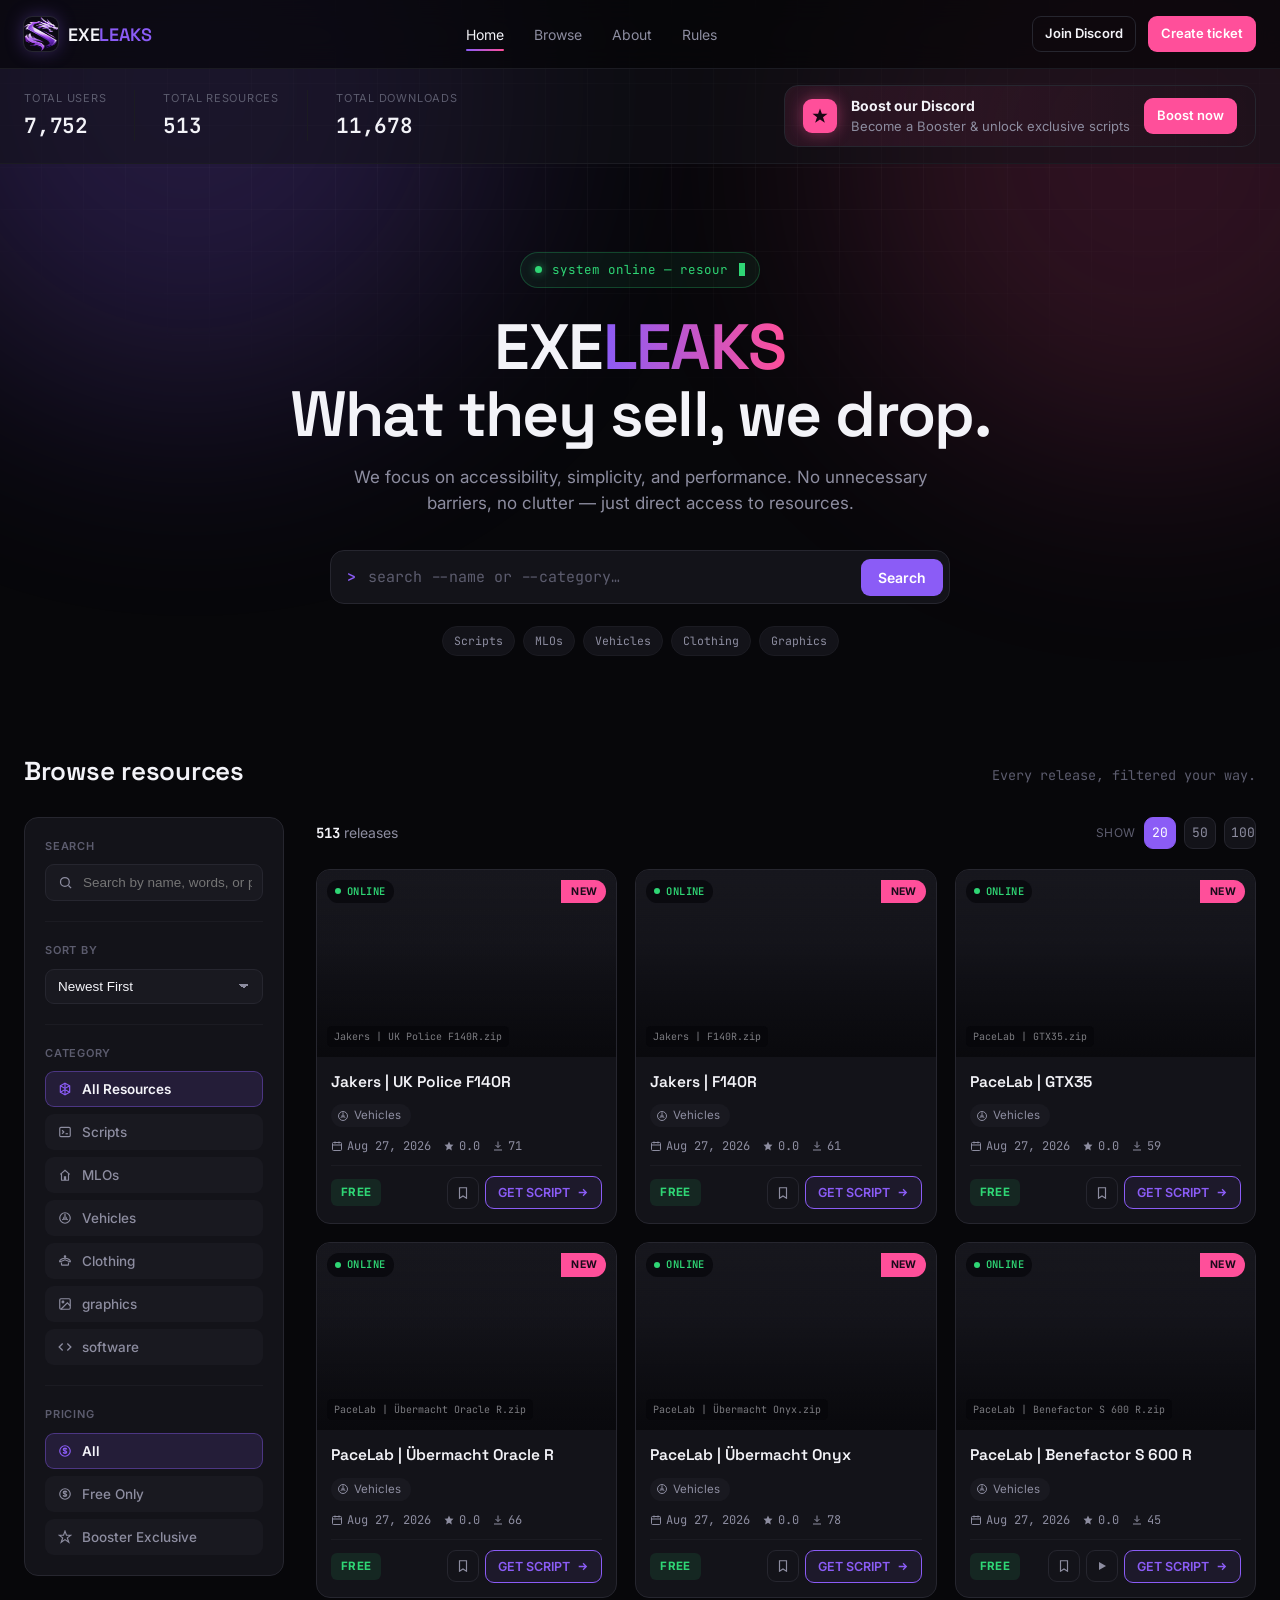
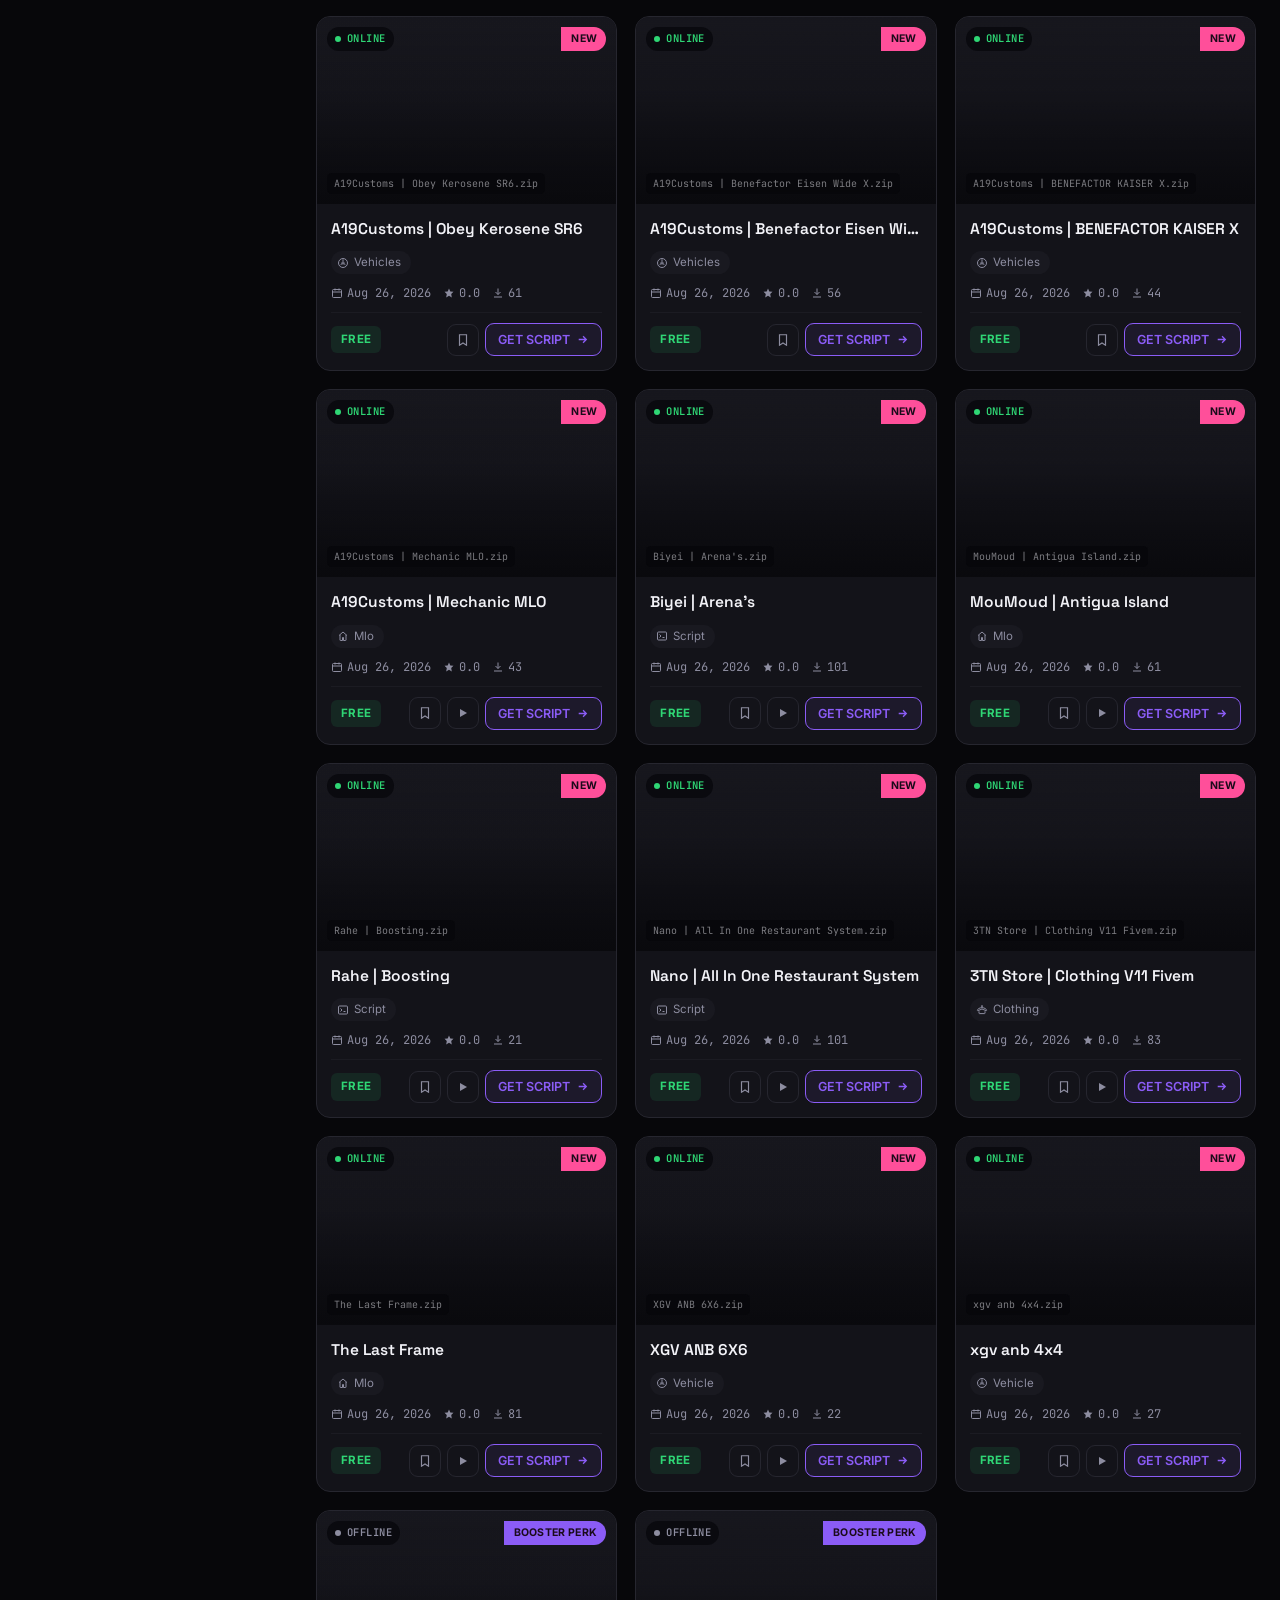
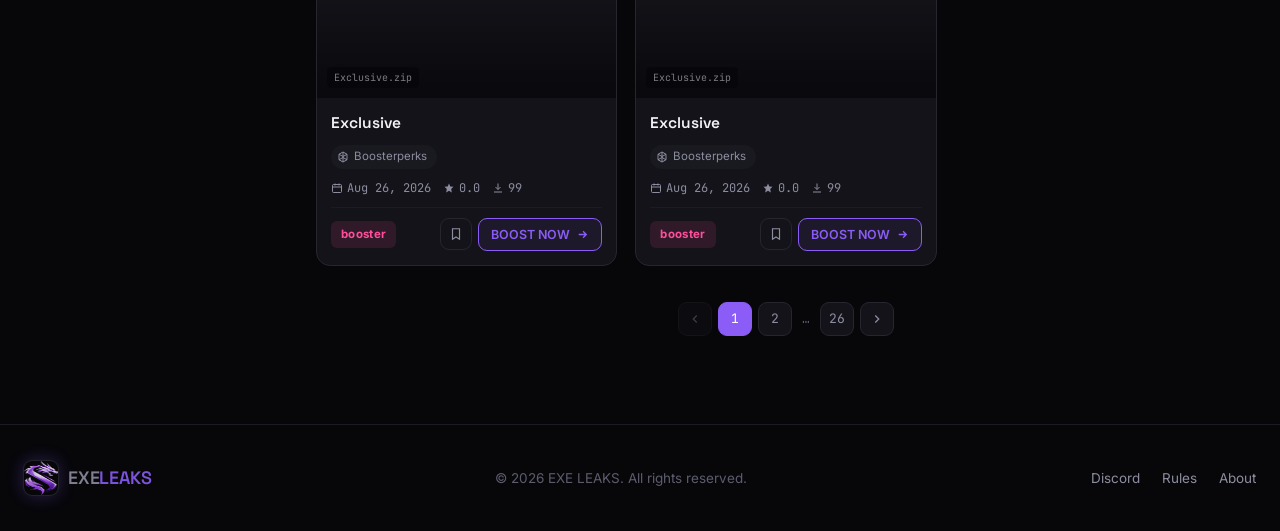
==== index.html @ f0bc2362 "Rename index (1) (2).html to index.html" ====
<!DOCTYPE html>
<html lang="en">
<head>
<meta charset="UTF-8">
<meta name="viewport" content="width=device-width, initial-scale=1.0">
<title>EXELEAKS — Free FiveM Resources</title>
<meta name="description" content="Browse and download free FiveM scripts, MLOs, clothes, mods and vehicles.">
<link rel="icon" href="assets/logo.png" type="image/png">
<link rel="preconnect" href="https://fonts.googleapis.com">
<link href="https://fonts.googleapis.com/css2?family=Space+Grotesk:wght@500;600;700&family=Inter:wght@400;500;600&family=JetBrains+Mono:wght@400;500;600&display=swap" rel="stylesheet">
<link rel="stylesheet" href="assets/style.css">
</head>
<body>

<!-- ===================== BACKDROP ===================== -->
<div class="backdrop" aria-hidden="true">
  <div class="backdrop-grid"></div>
  <div class="backdrop-glow backdrop-glow--violet"></div>
  <div class="backdrop-glow backdrop-glow--pink"></div>
</div>

<!-- ===================== TOP NAV ===================== -->
<header class="topnav">
  <div class="wrap">
    <a href="#" class="brand">
      <img src="assets/logo.png" alt="">
      <span class="brand-name">EXE<span>LEAKS</span></span>
    </a>
    <nav class="nav-links">
      <a href="#" class="active">Home</a>
      <a href="#browse">Browse</a>
      <a href="#" id="about-link">About</a>
      <a href="#" id="rules-link">Rules</a>
    </nav>
    <div class="nav-cta">
      <a href="https://discord.gg/2DFjaC7YBQ" class="btn btn-ghost btn-sm">Join Discord</a>
      <a href="https://discord.gg/YaTjhpgWXW" class="btn btn-pink btn-sm">Create ticket</a>
    </div>
  </div>
</header>

<!-- ===================== STATS STRIP ===================== -->
<section class="stats-strip">
  <div class="wrap">
    <div class="stats-group">
      <div class="stat">
        <span class="stat-label">Total users</span>
        <span class="stat-value" id="stat-users">—</span>
      </div>
      <div class="stat">
        <span class="stat-label">Total resources</span>
        <span class="stat-value" id="stat-resources">—</span>
      </div>
      <div class="stat">
        <span class="stat-label">Total downloads</span>
        <span class="stat-value" id="stat-downloads">—</span>
      </div>
    </div>
    <div class="premium-banner">
      <div class="icon-box">
        <svg width="18" height="18" viewBox="0 0 24 24" fill="none"><path d="M12 2L14.5 9H22L16 13.5L18.5 21L12 16.5L5.5 21L8 13.5L2 9H9.5L12 2Z" fill="#1a0714"/></svg>
      </div>
      <div class="premium-copy">
        <strong>Boost our Discord</strong>
        <span>Become a Booster & unlock exclusive scripts</span>
      </div>
      <a href="https://discord.gg/DUUzFHn2x5" class="btn btn-pink btn-sm">Boost now</a>
    </div>
  </div>
</section>

<!-- ===================== HERO ===================== -->
<section class="hero">
  <div class="wrap">
    <div class="terminal-chip" id="boot-terminal">
      <span class="terminal-dot"></span>
      <span class="terminal-line" id="boot-line"></span><span class="terminal-cursor"></span>
    </div>

    <h1>EXE<span class="accent">LEAKS</span><br>What they sell, we drop.</h1>
    <p class="lead">We focus on accessibility, simplicity, and performance. No unnecessary barriers, no clutter — just direct access to resources.</p>

    <div class="hero-search">
      <span class="hero-search-prompt">&gt;</span>
      <input type="text" id="hero-search-input" placeholder="search --name or --category…">
      <button class="btn btn-violet" id="hero-search-btn">Search</button>
    </div>

    <div class="hero-tags">
      <span class="hero-tag">Scripts</span>
      <span class="hero-tag">MLOs</span>
      <span class="hero-tag">Vehicles</span>
      <span class="hero-tag">Clothing</span>
      <span class="hero-tag">Graphics</span>
    </div>
  </div>
</section>

<!-- ===================== BROWSE ===================== -->
<main class="browse" id="browse">
  <div class="wrap">
    <div class="section-head">
      <h2 class="section-heading">Browse resources</h2>
      <p class="section-sub">Every release, filtered your way.</p>
    </div>
    <div class="browse-layout">

      <!-- Sidebar filters -->
      <aside class="sidebar">
        <div class="filter-block">
          <div class="filter-label">Search</div>
          <div class="search-box">
            <svg width="15" height="15" viewBox="0 0 24 24" fill="none" stroke="currentColor" stroke-width="2"><circle cx="11" cy="11" r="7"/><path d="M21 21l-4.3-4.3"/></svg>
            <input type="text" id="sidebar-search" placeholder="Search by name, words, or path">
          </div>
        </div>

        <div class="filter-block">
          <div class="filter-label">Sort by</div>
          <select class="select" id="sort-select">
            <option value="newest">Newest First</option>
            <option value="downloads">Most Downloaded</option>
            <option value="rating">Top Rated</option>
            <option value="name">Name A–Z</option>
          </select>
        </div>

        <div class="filter-block">
          <div class="filter-label">Category</div>
          <div id="category-filters"></div>
        </div>

        <div class="filter-block">
          <div class="filter-label">Pricing</div>
          <div id="pricing-filters"></div>
        </div>
      </aside>

      <!-- Results -->
      <div class="results">
        <div class="results-bar">
          <div class="results-count"><strong id="results-total">0</strong> releases</div>
          <div class="show-group">
            SHOW
            <button class="show-btn" data-show="20">20</button>
            <button class="show-btn" data-show="50">50</button>
            <button class="show-btn" data-show="100">100</button>
          </div>
        </div>

        <div class="grid" id="resource-grid"></div>

        <div class="pagination" id="pagination"></div>
      </div>

    </div>
  </div>
</main>

<!-- ===================== FOOTER ===================== -->
<footer class="site-footer" id="about">
  <div class="wrap footer-row">
    <a href="#" class="brand footer-brand">
      <img src="assets/logo.png" alt="">
      <span class="brand-name">EXE<span>LEAKS</span></span>
    </a>
    <span class="footer-copy">© 2026 EXE LEAKS. All rights reserved.</span>
    <div class="footer-links">
      <a href="https://discord.gg/2DFjaC7YBQ" target="_blank" rel="noopener">Discord</a>
      <a href="#" class="js-rules-link">Rules</a>
      <a href="#" class="js-about-link">About</a>
    </div>
  </div>
</footer>

<!-- ===================== MODAL ===================== -->
<div class="modal-overlay" id="modal-overlay" hidden>
  <div class="modal" id="modal" role="dialog" aria-modal="true"></div>
</div>

<!-- ===================== PROMO POPUP AD ===================== -->
<div class="promo-overlay" id="promo-overlay" hidden>
  <div class="promo-modal" id="promo-modal" role="dialog" aria-modal="true">
    <button class="promo-close" id="promo-close" aria-label="Close">&times;</button>
    <a href="#" class="promo-banner" id="promo-banner-link" target="_blank" rel="noopener">
      <div id="promo-media-wrap"></div>
    </a>
    <div class="promo-footer">
      <label class="promo-checkbox">
        <input type="checkbox" id="promo-dont-show">
        <span>Don't show this again</span>
      </label>
      <a href="#" class="btn btn-violet btn-sm" id="promo-cta" target="_blank" rel="noopener">Go to the website</a>
    </div>
  </div>
</div>

<!-- ===================== TOAST NOTIFICATION ===================== -->
<div class="toast" id="toast" hidden>
  <span class="toast-icon" id="toast-icon"></span>
  <div class="toast-copy">
    <strong id="toast-title"></strong>
    <span id="toast-sub"></span>
  </div>
</div>
<script src="assets/data.js"></script>
<script src="assets/script.js"></script>
<script type='module' src='https://static.cloudflareinsights.com/beacon.min.js' data-cf-beacon='{"token": "4ad1bed8ee82440b8f49b0e471be3949"}'></script><!-- End Cloudflare Web Analytics -->
</body>
</html>
---- assets/style.css ----
/* ============================================================
   TOKENS
   ============================================================ */
:root {
  --bg: #07070a;
  --bg-raised: #0d0d12;
  --surface: #131319;
  --surface-2: #191920;
  --surface-hover: #1f1f28;
  --border: #26262f;
  --border-soft: #1b1b22;
  --text: #f3f3f8;
  --muted: #8d8da0;
  --muted-2: #5c5c6e;

  --violet: #8b5cf6;
  --violet-dim: #6d28d9;
  --violet-soft: rgba(139, 92, 246, 0.14);
  --lime: #2fd675;
  --amber: #ffb84d;
  --pink: #ff4f9a;
  --pink-dim: #e6337f;
  --pink-soft: rgba(255, 79, 154, 0.14);

  --font-display: "Space Grotesk", sans-serif;
  --font-body: "Inter", sans-serif;
  --font-mono: "JetBrains Mono", monospace;

  --radius: 14px;
  --radius-sm: 9px;
  --container: 1280px;
}

@media (prefers-reduced-motion: reduce) {
  * { animation-duration: 0.001ms !important; animation-iteration-count: 1 !important; transition-duration: 0.001ms !important; }
}

* { box-sizing: border-box; }
html { scroll-behavior: smooth; }
body {
  margin: 0;
  background: var(--bg);
  color: var(--text);
  font-family: var(--font-body);
  font-size: 15px;
  line-height: 1.5;
  -webkit-font-smoothing: antialiased;
  position: relative;
}
a { color: inherit; text-decoration: none; }
button { font-family: inherit; cursor: pointer; }
ul { margin: 0; padding: 0; list-style: none; }
img { max-width: 100%; display: block; }

:focus-visible {
  outline: 2px solid var(--violet);
  outline-offset: 2px;
}

.wrap {
  max-width: var(--container);
  margin: 0 auto;
  padding: 0 24px;
}

/* ============================================================
   BACKDROP — fixed grid + ambient glows behind everything
   ============================================================ */
.backdrop {
  position: fixed;
  inset: 0;
  z-index: 0;
  overflow: hidden;
  pointer-events: none;
}
.backdrop-grid {
  position: absolute;
  inset: -1px;
  background-image:
    linear-gradient(rgba(255, 255, 255, 0.028) 1px, transparent 1px),
    linear-gradient(90deg, rgba(255, 255, 255, 0.028) 1px, transparent 1px);
  background-size: 42px 42px;
  mask-image: radial-gradient(ellipse 80% 55% at 50% 0%, #000 40%, transparent 85%);
}
.backdrop-glow {
  position: absolute;
  width: 620px;
  height: 620px;
  border-radius: 50%;
  filter: blur(120px);
  opacity: 0.22;
}
.backdrop-glow--violet { top: -220px; left: -120px; background: var(--violet); }
.backdrop-glow--pink { top: -160px; right: -180px; background: var(--pink); opacity: 0.16; }

/* everything else sits above the backdrop */
.topnav, .stats-strip, .hero, .browse, .site-footer,
.modal-overlay, .promo-overlay, .toast { position: relative; z-index: 1; }

/* ============================================================
   TOP NAV
   ============================================================ */
.topnav {
  position: sticky;
  top: 0;
  z-index: 40;
  background: rgba(7, 7, 10, 0.78);
  backdrop-filter: blur(14px);
  border-bottom: 1px solid var(--border-soft);
}
.topnav .wrap {
  height: 68px;
  display: flex;
  align-items: center;
  justify-content: space-between;
  gap: 24px;
}
.brand {
  display: flex;
  align-items: center;
  gap: 10px;
}
.brand img {
  width: 34px;
  height: 34px;
  border-radius: 8px;
  box-shadow: 0 0 0 1px var(--border), 0 0 18px rgba(139, 92, 246, 0.35);
}
.brand-name {
  font-family: var(--font-display);
  font-weight: 600;
  font-size: 18px;
  letter-spacing: -0.01em;
}
.brand-name span { color: var(--violet); }

.nav-links {
  display: flex;
  align-items: center;
  gap: 30px;
  font-size: 14px;
  color: var(--muted);
}
.nav-links a {
  position: relative;
  padding: 4px 0;
  transition: color 0.15s ease;
}
.nav-links a::after {
  content: "";
  position: absolute;
  left: 0;
  right: 100%;
  bottom: -2px;
  height: 2px;
  background: linear-gradient(90deg, var(--violet), var(--pink));
  border-radius: 2px;
  transition: right 0.2s ease;
}
.nav-links a:hover, .nav-links a.active { color: var(--text); }
.nav-links a:hover::after, .nav-links a.active::after { right: 0; }

.nav-cta {
  display: flex;
  align-items: center;
  gap: 12px;
}

.btn {
  display: inline-flex;
  align-items: center;
  gap: 8px;
  padding: 9px 16px;
  border-radius: var(--radius-sm);
  border: 1px solid transparent;
  font-size: 14px;
  font-weight: 600;
  white-space: nowrap;
  transition: transform 0.12s ease, background 0.15s ease, border-color 0.15s ease, box-shadow 0.15s ease;
}
.btn:active { transform: scale(0.97); }
.btn-violet { background: var(--violet); color: #fff; box-shadow: 0 0 0 rgba(139, 92, 246, 0); }
.btn-violet:hover { background: #7c4dec; box-shadow: 0 4px 22px rgba(139, 92, 246, 0.4); }
.btn-orange { background: var(--amber); color: #1a0f00; }
.btn-orange:hover { background: #ffc775; }
.btn-pink { background: var(--pink); color: #fff; }
.btn-pink:hover { background: #ff6bab; box-shadow: 0 4px 22px rgba(255, 79, 154, 0.35); }
.btn-ghost { background: transparent; border-color: var(--border); color: var(--text); }
.btn-ghost:hover { background: var(--surface-2); border-color: #3a3a4a; }
.btn-sm { padding: 7px 12px; font-size: 13px; }
.btn-block { width: 100%; justify-content: center; }

/* ============================================================
   STATS STRIP
   ============================================================ */
.stats-strip {
  border-bottom: 1px solid var(--border-soft);
  background: rgba(19, 19, 25, 0.5);
}
.stats-strip .wrap {
  padding: 16px 24px;
  display: flex;
  align-items: center;
  justify-content: space-between;
  gap: 24px;
  flex-wrap: wrap;
}
.stats-group { display: flex; align-items: center; gap: 0; flex-wrap: wrap; }
.stat {
  display: flex;
  flex-direction: column;
  gap: 3px;
  padding: 0 28px;
  border-left: 1px solid var(--border-soft);
}
.stat:first-child { border-left: none; padding-left: 0; }
.stat-label {
  display: flex;
  align-items: center;
  gap: 6px;
  font-size: 11px;
  color: var(--muted-2);
  text-transform: uppercase;
  letter-spacing: 0.07em;
}
.stat-value {
  font-family: var(--font-mono);
  font-size: 21px;
  font-weight: 600;
  letter-spacing: -0.01em;
}
.premium-banner {
  display: flex;
  align-items: center;
  gap: 14px;
  padding: 9px 18px;
  border-radius: var(--radius);
  border: 1px solid var(--border);
  background: linear-gradient(90deg, rgba(255, 79, 154, 0.1), transparent);
}
.premium-banner .icon-box {
  width: 34px;
  height: 34px;
  border-radius: 9px;
  background: var(--pink);
  display: flex;
  align-items: center;
  justify-content: center;
  flex-shrink: 0;
  box-shadow: 0 0 16px rgba(255, 79, 154, 0.45);
}
.premium-copy { font-size: 13px; }
.premium-copy strong { display: block; font-size: 14px; margin-bottom: 1px; }
.premium-copy span { color: var(--muted); }

/* ============================================================
   HERO
   ============================================================ */
.hero {
  padding: 88px 0 56px;
  overflow: hidden;
}
.hero .wrap { text-align: center; }

.terminal-chip {
  display: inline-flex;
  align-items: center;
  gap: 10px;
  font-family: var(--font-mono);
  font-size: 12.5px;
  color: var(--lime);
  background: rgba(47, 214, 117, 0.07);
  border: 1px solid rgba(47, 214, 117, 0.25);
  padding: 8px 14px;
  border-radius: 999px;
  margin-bottom: 26px;
  max-width: 100%;
}
.terminal-dot {
  width: 7px;
  height: 7px;
  border-radius: 50%;
  background: var(--lime);
  flex-shrink: 0;
  box-shadow: 0 0 8px rgba(47, 214, 117, 0.8);
  animation: dot-pulse 1.8s ease-in-out infinite;
}
@keyframes dot-pulse {
  0%, 100% { opacity: 1; }
  50% { opacity: 0.35; }
}
.terminal-line {
  white-space: nowrap;
  overflow: hidden;
}
.terminal-cursor {
  display: inline-block;
  width: 6px;
  height: 13px;
  background: var(--lime);
  margin-left: 1px;
  vertical-align: -2px;
  animation: cursor-blink 0.9s step-end infinite;
}
@keyframes cursor-blink { 50% { opacity: 0; } }

.hero h1 {
  font-family: var(--font-display);
  font-size: clamp(38px, 6vw, 64px);
  line-height: 1.04;
  letter-spacing: -0.025em;
  margin: 0 0 18px;
  font-weight: 600;
}
.hero h1 .accent {
  background: linear-gradient(90deg, var(--violet), var(--pink));
  -webkit-background-clip: text;
  background-clip: text;
  color: transparent;
}
.hero p.lead {
  color: var(--muted);
  font-size: 17px;
  max-width: 580px;
  margin: 0 auto 34px;
}
.hero-search {
  max-width: 620px;
  margin: 0 auto;
  display: flex;
  align-items: center;
  gap: 6px;
  background: var(--surface);
  border: 1px solid var(--border);
  padding: 6px 6px 6px 16px;
  border-radius: 14px;
  transition: border-color 0.15s ease, box-shadow 0.15s ease;
}
.hero-search:focus-within {
  border-color: var(--violet);
  box-shadow: 0 0 0 3px var(--violet-soft);
}
.hero-search-prompt {
  font-family: var(--font-mono);
  color: var(--violet);
  font-weight: 600;
  flex-shrink: 0;
}
.hero-search input {
  flex: 1;
  background: transparent;
  border: none;
  color: var(--text);
  font-size: 15px;
  padding: 10px 6px;
  font-family: var(--font-mono);
}
.hero-search input:focus { outline: none; }
.hero-search input::placeholder { color: var(--muted-2); }

.hero-tags {
  display: flex;
  align-items: center;
  justify-content: center;
  gap: 8px;
  flex-wrap: wrap;
  margin-top: 22px;
}
.hero-tag {
  font-family: var(--font-mono);
  font-size: 11.5px;
  color: var(--muted);
  background: var(--surface);
  border: 1px solid var(--border-soft);
  padding: 5px 11px;
  border-radius: 999px;
}

/* ============================================================
   BROWSE LAYOUT
   ============================================================ */
.browse {
  padding: 40px 0 88px;
}
.browse-layout {
  display: grid;
  grid-template-columns: 260px 1fr;
  gap: 32px;
  align-items: start;
}
.section-head {
  display: flex;
  align-items: baseline;
  justify-content: space-between;
  gap: 16px;
  margin-bottom: 26px;
  flex-wrap: wrap;
}
.section-heading {
  font-family: var(--font-display);
  font-size: 26px;
  font-weight: 600;
  margin: 0;
  letter-spacing: -0.01em;
}
.section-sub {
  color: var(--muted-2);
  font-size: 13.5px;
  margin: 0;
  font-family: var(--font-mono);
}

/* Sidebar */
.sidebar {
  background: var(--surface);
  border: 1px solid var(--border);
  border-radius: var(--radius);
  padding: 20px;
  position: sticky;
  top: 88px;
}
.filter-block + .filter-block {
  margin-top: 20px;
  padding-top: 20px;
  border-top: 1px solid var(--border-soft);
}
.filter-label {
  font-size: 11px;
  font-weight: 600;
  color: var(--muted-2);
  text-transform: uppercase;
  letter-spacing: 0.07em;
  margin-bottom: 10px;
}
.search-box {
  display: flex;
  align-items: center;
  gap: 8px;
  background: var(--surface-2);
  border: 1px solid var(--border);
  border-radius: var(--radius-sm);
  padding: 9px 12px;
  transition: border-color 0.15s ease;
}
.search-box:focus-within { border-color: var(--violet); }
.search-box input {
  flex: 1;
  background: transparent;
  border: none;
  color: var(--text);
  font-size: 13.5px;
}
.search-box input:focus { outline: none; }
.search-box svg { color: var(--muted); flex-shrink: 0; }

.select {
  width: 100%;
  background: var(--surface-2);
  border: 1px solid var(--border);
  color: var(--text);
  padding: 9px 12px;
  border-radius: var(--radius-sm);
  font-size: 13.5px;
  appearance: none;
  background-image: linear-gradient(45deg, transparent 50%, var(--muted) 50%), linear-gradient(135deg, var(--muted) 50%, transparent 50%);
  background-position: calc(100% - 18px) center, calc(100% - 13px) center;
  background-size: 5px 5px, 5px 5px;
  background-repeat: no-repeat;
  cursor: pointer;
}

.filter-option {
  display: flex;
  align-items: center;
  gap: 10px;
  width: 100%;
  padding: 9px 12px;
  border-radius: var(--radius-sm);
  border: 1px solid transparent;
  background: var(--surface-2);
  color: var(--muted);
  font-size: 13.5px;
  font-weight: 500;
  margin-bottom: 7px;
  transition: background 0.12s ease, color 0.12s ease, border-color 0.12s ease;
}
.filter-option:last-child { margin-bottom: 0; }
.filter-option svg { flex-shrink: 0; }
.filter-option:hover { background: var(--surface-hover); color: var(--text); }
.filter-option.is-active {
  background: var(--violet-soft);
  border-color: rgba(139, 92, 246, 0.4);
  color: var(--text);
  font-weight: 600;
}
.filter-option.is-active svg { color: var(--violet); }

/* Results header */
.results-bar {
  display: flex;
  align-items: center;
  justify-content: space-between;
  gap: 16px;
  margin-bottom: 20px;
  flex-wrap: wrap;
}
.results-count { color: var(--muted); font-size: 14px; }
.results-count strong { color: var(--text); font-family: var(--font-mono); }
.show-group { display: flex; align-items: center; gap: 8px; font-size: 12px; letter-spacing: 0.05em; color: var(--muted-2); }
.show-btn {
  width: 32px;
  height: 32px;
  border-radius: var(--radius-sm);
  border: 1px solid var(--border);
  background: var(--surface);
  color: var(--muted);
  font-size: 13px;
  font-family: var(--font-mono);
  transition: background 0.12s ease, border-color 0.12s ease, color 0.12s ease;
}
.show-btn:hover { border-color: #3a3a4a; color: var(--text); }
.show-btn.is-active { background: var(--violet); border-color: var(--violet); color: #fff; }

/* ============================================================
   RESOURCE GRID / CARDS
   ============================================================ */
.grid {
  display: grid;
  grid-template-columns: repeat(auto-fill, minmax(230px, 1fr));
  gap: 18px;
}
.card {
  background: var(--surface);
  border: 1px solid var(--border);
  border-radius: var(--radius);
  overflow: hidden;
  display: flex;
  flex-direction: column;
  transition: border-color 0.18s ease, transform 0.18s ease, box-shadow 0.18s ease;
}
.card:hover {
  border-color: rgba(139, 92, 246, 0.45);
  transform: translateY(-3px);
  box-shadow: 0 12px 32px rgba(0, 0, 0, 0.35), 0 0 0 1px rgba(139, 92, 246, 0.15);
}
.card-art {
  aspect-ratio: 16/10;
  position: relative;
  display: flex;
  align-items: flex-end;
  padding: 10px;
  background-color: var(--surface-2);
}
.card-art::after {
  content: "";
  position: absolute;
  inset: 0;
  background: linear-gradient(180deg, rgba(7, 7, 10, 0.05) 40%, rgba(7, 7, 10, 0.75) 100%);
  pointer-events: none;
}
.card-art .status {
  position: absolute;
  top: 10px;
  left: 10px;
  z-index: 1;
  display: flex;
  align-items: center;
  gap: 6px;
  font-family: var(--font-mono);
  font-size: 10.5px;
  font-weight: 600;
  letter-spacing: 0.04em;
  padding: 4px 8px;
  border-radius: 999px;
  background: rgba(7, 7, 10, 0.7);
  color: var(--muted);
  backdrop-filter: blur(4px);
}
.card-art .status.online { color: var(--lime); }
.card-art .status .dot { width: 6px; height: 6px; border-radius: 50%; background: currentColor; }
.card-art .badge-tag {
  position: absolute;
  top: 10px;
  right: 10px;
  z-index: 1;
  font-size: 10.5px;
  font-weight: 700;
  letter-spacing: 0.03em;
  padding: 4px 9px 4px 10px;
  border-radius: 3px 999px 999px 3px;
  color: #1a0a1a;
}
.badge-new { background: var(--pink); color: #2a0517; }
.badge-updated { background: var(--amber); color: #2a1600; }
.badge-generic { background: var(--violet); color: #fff; }
.card-art .filepath {
  position: relative;
  z-index: 1;
  font-family: var(--font-mono);
  font-size: 10px;
  color: rgba(240, 240, 245, 0.5);
  background: rgba(7, 7, 10, 0.55);
  padding: 3px 7px;
  border-radius: 5px;
  backdrop-filter: blur(4px);
}
.card-body { padding: 14px; display: flex; flex-direction: column; gap: 10px; flex: 1; }
.card-top { display: flex; align-items: center; justify-content: space-between; gap: 8px; }
.card-name {
  font-family: var(--font-display);
  font-size: 15.5px;
  font-weight: 600;
  overflow: hidden;
  text-overflow: ellipsis;
  white-space: nowrap;
}
.card-version { font-family: var(--font-mono); font-size: 11px; color: var(--muted-2); flex-shrink: 0; }
.card-cat {
  display: inline-flex;
  align-items: center;
  gap: 5px;
  align-self: flex-start;
  font-size: 11.5px;
  color: var(--muted);
  background: var(--surface-2);
  border-radius: 999px;
  padding: 3px 10px 3px 6px;
}
.card-cat svg { width: 12px; height: 12px; }
.card-meta {
  display: flex;
  align-items: center;
  gap: 12px;
  font-size: 12px;
  color: var(--muted);
  font-family: var(--font-mono);
}
.card-meta span { display: flex; align-items: center; gap: 4px; }
.card-foot {
  display: flex;
  align-items: center;
  justify-content: space-between;
  gap: 8px;
  margin-top: auto;
  padding-top: 10px;
  border-top: 1px solid var(--border-soft);
}
.price-free {
  font-size: 11.5px;
  font-weight: 700;
  letter-spacing: 0.03em;
  color: var(--lime);
  background: rgba(47, 214, 117, 0.1);
  padding: 5px 10px;
  border-radius: 6px;
}
.price-paid {
  font-size: 11.5px;
  font-weight: 700;
  letter-spacing: 0.03em;
  color: var(--pink);
  background: rgba(255, 79, 154, 0.12);
  padding: 5px 10px;
  border-radius: 6px;
}
.card-actions { display: flex; align-items: center; gap: 6px; }
.icon-btn {
  width: 32px;
  height: 32px;
  display: flex;
  align-items: center;
  justify-content: center;
  border-radius: var(--radius-sm);
  border: 1px solid var(--border);
  background: transparent;
  color: var(--muted);
  transition: color 0.12s ease, border-color 0.12s ease;
}
.icon-btn:hover { color: var(--text); border-color: #3a3a4a; }
.get-btn {
  display: flex;
  align-items: center;
  gap: 6px;
  padding: 8px 12px;
  border-radius: var(--radius-sm);
  border: 1px solid var(--violet);
  color: var(--violet);
  font-size: 12.5px;
  font-weight: 600;
  background: rgba(139, 92, 246, 0.08);
  transition: background 0.12s ease, color 0.12s ease, box-shadow 0.12s ease;
}
.get-btn:hover { background: var(--violet); color: #fff; box-shadow: 0 4px 16px rgba(139, 92, 246, 0.4); }

.empty-state {
  grid-column: 1 / -1;
  text-align: center;
  padding: 70px 20px;
  color: var(--muted);
  border: 1px dashed var(--border);
  border-radius: var(--radius);
}
.empty-state strong { display: block; color: var(--text); font-size: 17px; margin-bottom: 6px; font-family: var(--font-display); }

/* Pagination */
.pagination {
  display: flex;
  align-items: center;
  justify-content: center;
  gap: 6px;
  margin-top: 36px;
}
.page-btn {
  min-width: 34px;
  height: 34px;
  padding: 0 8px;
  border-radius: var(--radius-sm);
  border: 1px solid var(--border);
  background: var(--surface);
  color: var(--muted);
  font-size: 13px;
  font-family: var(--font-mono);
  display: flex;
  align-items: center;
  justify-content: center;
  transition: border-color 0.12s ease, color 0.12s ease, background 0.12s ease;
}
.page-btn:hover:not(:disabled) { border-color: #3a3a4a; color: var(--text); }
.page-btn.is-active { background: var(--violet); border-color: var(--violet); color: #fff; }
.page-btn:disabled { opacity: 0.4; cursor: not-allowed; }
.page-ellipsis { color: var(--muted-2); padding: 0 4px; font-family: var(--font-mono); font-size: 13px; }

/* ============================================================
   MODAL (script detail)
   ============================================================ */
.modal-overlay {
  position: fixed;
  inset: 0;
  background: rgba(4, 4, 7, 0.75);
  backdrop-filter: blur(4px);
  display: flex;
  align-items: flex-start;
  justify-content: center;
  padding: 60px 20px;
  z-index: 100;
  overflow-y: auto;
}
.modal-overlay[hidden] { display: none; }
.modal {
  width: 100%;
  max-width: 640px;
  background: var(--surface);
  border: 1px solid var(--border);
  border-radius: var(--radius);
  overflow: hidden;
  animation: modal-in 0.2s ease;
}
@keyframes modal-in {
  from { opacity: 0; transform: translateY(10px) scale(0.985); }
  to { opacity: 1; transform: translateY(0) scale(1); }
}
.modal-art {
  aspect-ratio: 21/9;
  position: relative;
}
.modal-media {
  position: relative;
  aspect-ratio: 21/9;
  background: #000;
}
.modal-media-main,
.modal-media-frame {
  width: 100%;
  height: 100%;
  display: block;
  border: none;
}
.media-nav {
  position: absolute;
  top: 50%;
  transform: translateY(-50%);
  width: 34px;
  height: 34px;
  border-radius: 50%;
  border: none;
  background: rgba(7, 7, 10, 0.6);
  color: #fff;
  display: flex;
  align-items: center;
  justify-content: center;
  cursor: pointer;
  z-index: 2;
}
.media-nav:hover { background: rgba(7, 7, 10, 0.85); }
.media-nav-prev { left: 12px; }
.media-nav-next { right: 12px; }
.modal-media-thumbs {
  display: flex;
  gap: 8px;
  padding: 12px 20px;
  background: var(--surface);
  border-bottom: 1px solid var(--border-soft);
  overflow-x: auto;
}
.modal-media-thumb {
  position: relative;
  flex-shrink: 0;
  width: 72px;
  height: 44px;
  border-radius: 6px;
  border: 2px solid transparent;
  background-size: cover;
  background-position: center;
  cursor: pointer;
  padding: 0;
}
.modal-media-thumb.is-active { border-color: var(--violet); }
.modal-media-thumb .thumb-play {
  position: absolute;
  inset: 0;
  display: flex;
  align-items: center;
  justify-content: center;
  background: rgba(0, 0, 0, 0.35);
  color: #fff;
}
.modal-close {
  position: absolute;
  top: 14px;
  right: 14px;
  width: 32px;
  height: 32px;
  border-radius: 50%;
  border: none;
  background: rgba(7, 7, 10, 0.6);
  color: #fff;
  display: flex;
  align-items: center;
  justify-content: center;
  z-index: 3;
  transition: background 0.12s ease;
}
.modal-close:hover { background: rgba(7, 7, 10, 0.85); }
.modal-body { padding: 24px; }
.modal-head {
  display: flex;
  align-items: flex-start;
  justify-content: space-between;
  gap: 16px;
  margin-bottom: 6px;
}
.modal-title { font-family: var(--font-display); font-size: 22px; font-weight: 600; }
.modal-sub { color: var(--muted); font-size: 13px; margin-bottom: 18px; }
.modal-desc { font-size: 14.5px; color: #d6d6de; margin-bottom: 20px; }
.modal-section { margin-bottom: 20px; }
.modal-section h4 {
  font-size: 11.5px;
  text-transform: uppercase;
  letter-spacing: 0.06em;
  color: var(--muted);
  margin: 0 0 10px;
}
.tag-list { display: flex; flex-wrap: wrap; gap: 8px; }
.tag-chip {
  font-size: 12.5px;
  background: var(--surface-2);
  border: 1px solid var(--border);
  border-radius: 999px;
  padding: 5px 12px;
}
.changelog-item {
  display: flex;
  gap: 12px;
  padding: 10px 0;
  border-bottom: 1px solid var(--border-soft);
  font-size: 13px;
}
.changelog-item:last-child { border-bottom: none; }
.changelog-item .cv { font-family: var(--font-mono); color: var(--violet); flex-shrink: 0; width: 60px; }
.changelog-item .cd { color: var(--muted-2); flex-shrink: 0; width: 90px; }
.modal-actions { display: flex; gap: 10px; margin-top: 8px; }

/* ============================================================
   DOWNLOAD GATE (intermediate "Get Script" -> "Download File" step)
   ============================================================ */
.gate-body {
  position: relative;
  padding: 44px 24px 32px;
  display: flex;
  flex-direction: column;
  align-items: center;
  background:
    radial-gradient(ellipse 60% 50% at 50% 0%, rgba(139, 92, 246, 0.12), transparent 70%);
}
.gate-brand {
  display: flex;
  align-items: center;
  gap: 8px;
  font-family: var(--font-display);
  font-weight: 700;
  font-size: 15px;
  letter-spacing: 0.02em;
  margin-bottom: 26px;
}
.gate-brand-logo { width: 22px; height: 22px; border-radius: 5px; }
.gate-brand-name .accent, .gate-brand span .accent { color: var(--violet); }
.gate-card {
  position: relative;
  width: 100%;
  max-width: 380px;
  background: var(--surface-2);
  border: 1px solid var(--border);
  border-radius: var(--radius);
  padding: 22px;
}
.gate-back {
  display: inline-flex;
  align-items: center;
  gap: 6px;
  background: none;
  border: none;
  color: var(--muted);
  font-size: 12.5px;
  cursor: pointer;
  padding: 0;
  margin-bottom: 16px;
  transition: color 0.12s ease;
}
.gate-back:hover { color: var(--text); }
.gate-file-row {
  display: flex;
  align-items: center;
  gap: 12px;
  margin-bottom: 18px;
}
.gate-file-icon {
  flex-shrink: 0;
  width: 40px;
  height: 40px;
  border-radius: var(--radius-sm);
  background: var(--surface);
  border: 1px solid var(--border);
  display: flex;
  align-items: center;
  justify-content: center;
  color: var(--violet);
}
.gate-file-info { flex: 1; min-width: 0; }
.gate-file-name { font-family: var(--font-display); font-size: 15.5px; font-weight: 600; margin-bottom: 6px; word-break: break-word; }
.gate-file-meta { display: flex; flex-wrap: wrap; gap: 6px; }
.gate-status {
  display: flex;
  align-items: center;
  gap: 8px;
  font-size: 12.5px;
  color: var(--muted);
  background: var(--surface);
  border: 1px solid var(--border);
  border-radius: var(--radius-sm);
  padding: 10px 12px;
  margin-bottom: 16px;
}
.gate-status-dot {
  width: 7px;
  height: 7px;
  border-radius: 50%;
  background: var(--lime);
  flex-shrink: 0;
  box-shadow: 0 0 8px rgba(47, 214, 117, 0.8);
}
.gate-download-btn { text-decoration: none; justify-content: center; }
.gate-footer {
  display: flex;
  justify-content: space-between;
  font-size: 11.5px;
  color: var(--muted-2);
  margin-top: 14px;
}

/* ============================================================
   PROMO POPUP AD
   ============================================================ */
.promo-overlay {
  position: fixed;
  inset: 0;
  background: rgba(4, 4, 7, 0.8);
  backdrop-filter: blur(4px);
  display: flex;
  align-items: center;
  justify-content: center;
  padding: 20px;
  z-index: 200;
}
.promo-overlay[hidden] { display: none; }
.promo-modal {
  position: relative;
  width: 100%;
  max-width: 620px;
  background: var(--surface);
  border: 1px solid var(--border);
  border-radius: var(--radius);
  overflow: hidden;
  animation: promo-in 0.22s ease;
}
@keyframes promo-in {
  from { opacity: 0; transform: translateY(8px) scale(0.98); }
  to { opacity: 1; transform: translateY(0) scale(1); }
}
.promo-close {
  position: absolute;
  top: 12px;
  right: 12px;
  width: 30px;
  height: 30px;
  border-radius: 50%;
  border: none;
  background: rgba(7, 7, 10, 0.65);
  color: #fff;
  font-size: 18px;
  line-height: 1;
  display: flex;
  align-items: center;
  justify-content: center;
  z-index: 2;
  transition: background 0.12s ease;
}
.promo-close:hover { background: rgba(7, 7, 10, 0.9); }
.promo-banner { display: block; }
.promo-media {
  width: 100%;
  aspect-ratio: 16/8;
  object-fit: cover;
  display: block;
  background: #000;
}

.promo-footer {
  display: flex;
  align-items: center;
  justify-content: space-between;
  gap: 16px;
  padding: 16px 20px;
  border-top: 1px solid var(--border-soft);
  flex-wrap: wrap;
}
.promo-checkbox {
  display: flex;
  align-items: center;
  gap: 8px;
  font-size: 13px;
  color: var(--muted);
}
.promo-checkbox input { accent-color: var(--violet); width: 15px; height: 15px; }

/* ============================================================
   TOAST NOTIFICATION
   ============================================================ */
.toast {
  position: fixed;
  left: 20px;
  bottom: 20px;
  z-index: 150;
  display: flex;
  align-items: center;
  gap: 12px;
  background: var(--surface);
  border: 1px solid var(--border);
  border-radius: var(--radius);
  padding: 12px 16px;
  max-width: 320px;
  box-shadow: 0 10px 30px rgba(0, 0, 0, 0.45);
  transform: translateY(0);
  opacity: 1;
  transition: transform 0.3s ease, opacity 0.3s ease;
}
.toast[hidden] { display: none; }
.toast.toast-out {
  transform: translateY(12px);
  opacity: 0;
}
.toast-icon {
  width: 34px;
  height: 34px;
  flex-shrink: 0;
  border-radius: 8px;
  background: rgba(47, 214, 117, 0.12);
  color: var(--lime);
  display: flex;
  align-items: center;
  justify-content: center;
}
.toast-copy {
  display: flex;
  flex-direction: column;
  gap: 2px;
  font-size: 13px;
  line-height: 1.35;
  min-width: 0;
}
.toast-copy strong {
  font-weight: 600;
  color: var(--text);
  white-space: nowrap;
  overflow: hidden;
  text-overflow: ellipsis;
}
.toast-copy span { color: var(--muted); }

@media (max-width: 560px) {
  .toast { left: 12px; right: 12px; bottom: 12px; max-width: none; }
}

/* ============================================================
   FOOTER
   ============================================================ */
.site-footer {
  border-top: 1px solid var(--border-soft);
  padding: 36px 0;
  color: var(--muted);
  font-size: 13.5px;
}
.footer-row {
  display: flex;
  align-items: center;
  justify-content: space-between;
  gap: 16px;
  flex-wrap: wrap;
}
.footer-brand { opacity: 0.9; }
.footer-copy { color: var(--muted-2); }
.footer-links { display: flex; gap: 22px; }
.footer-links a { transition: color 0.12s ease; }
.footer-links a:hover { color: var(--text); }

/* ============================================================
   RESPONSIVE
   ============================================================ */
@media (max-width: 900px) {
  .browse-layout { grid-template-columns: 1fr; }
  .sidebar { position: static; }
  .nav-links { display: none; }
  .stats-group { gap: 0; }
  .premium-banner { display: none; }
}
@media (max-width: 560px) {
  .hero { padding-top: 56px; }
  .stats-strip .wrap { flex-direction: column; align-items: flex-start; }
  .stat { border-left: none; padding-left: 0; }
  .footer-row { flex-direction: column; align-items: flex-start; }
}
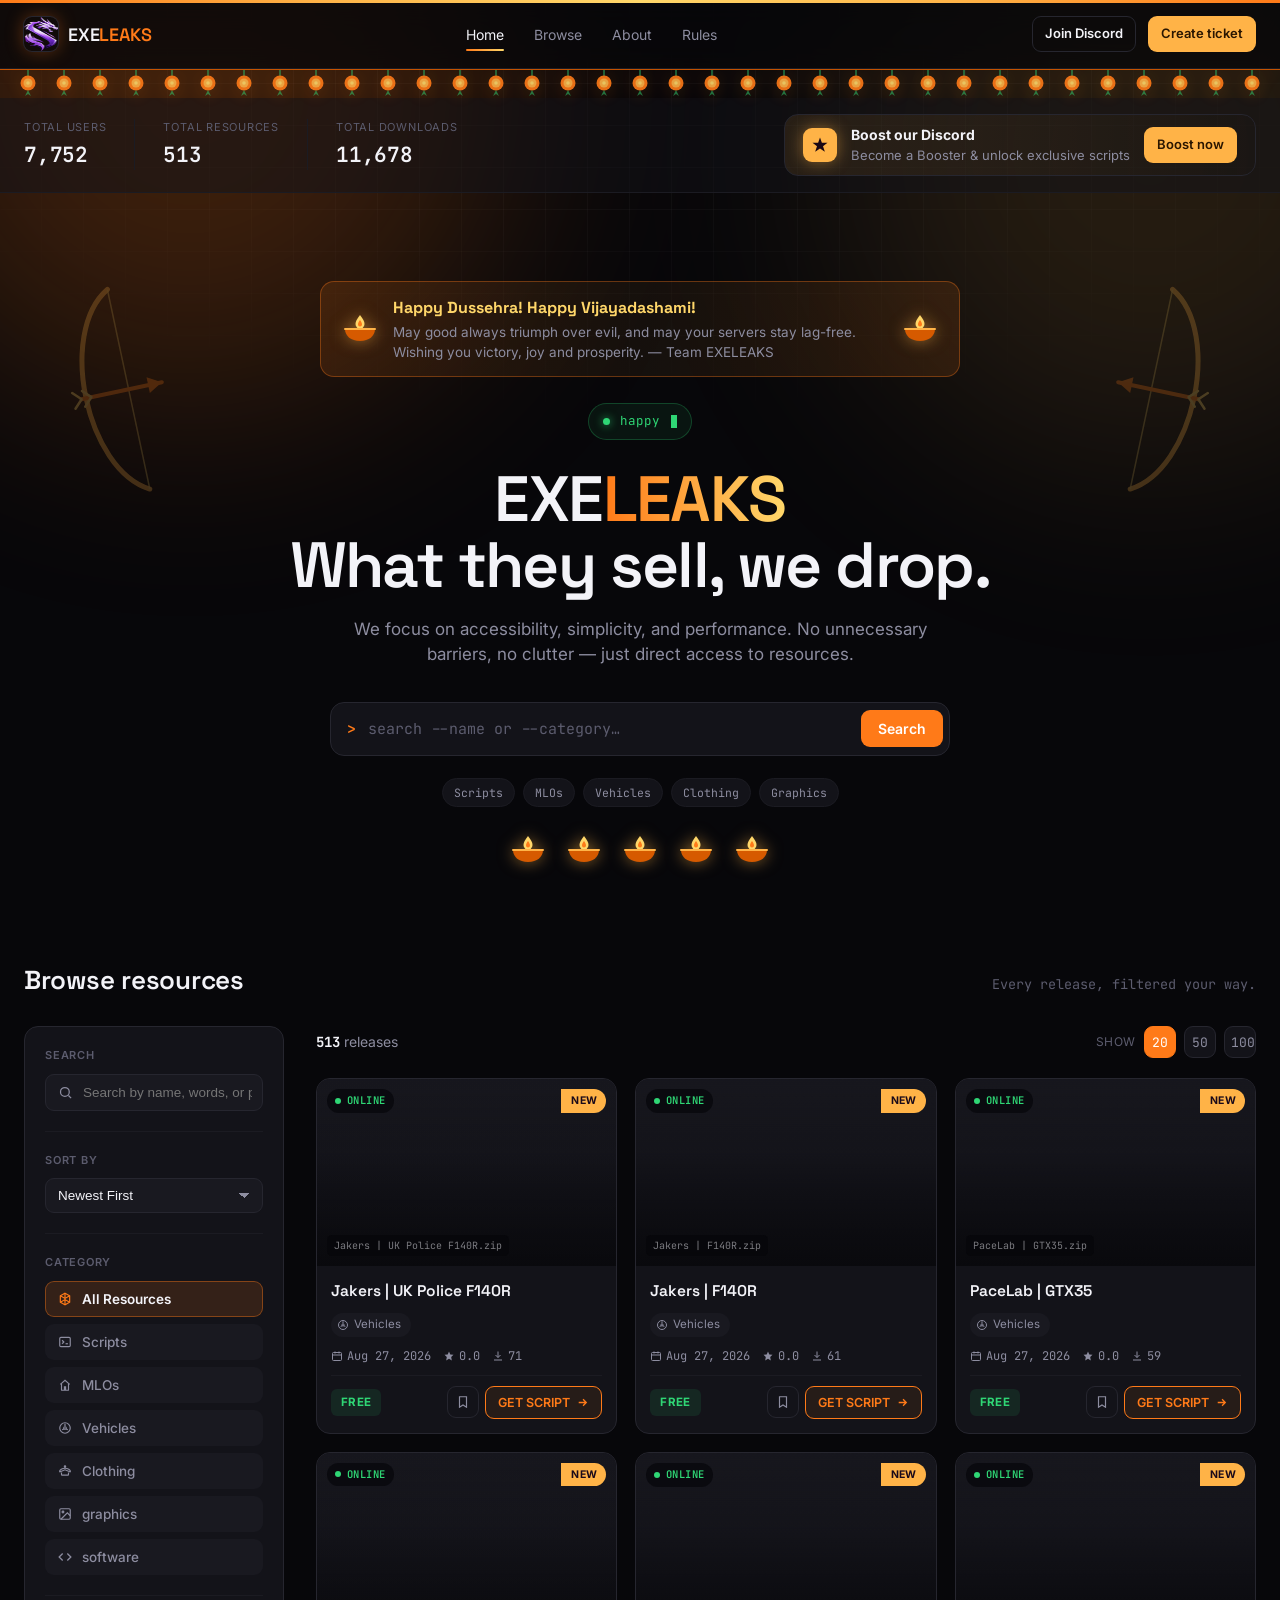
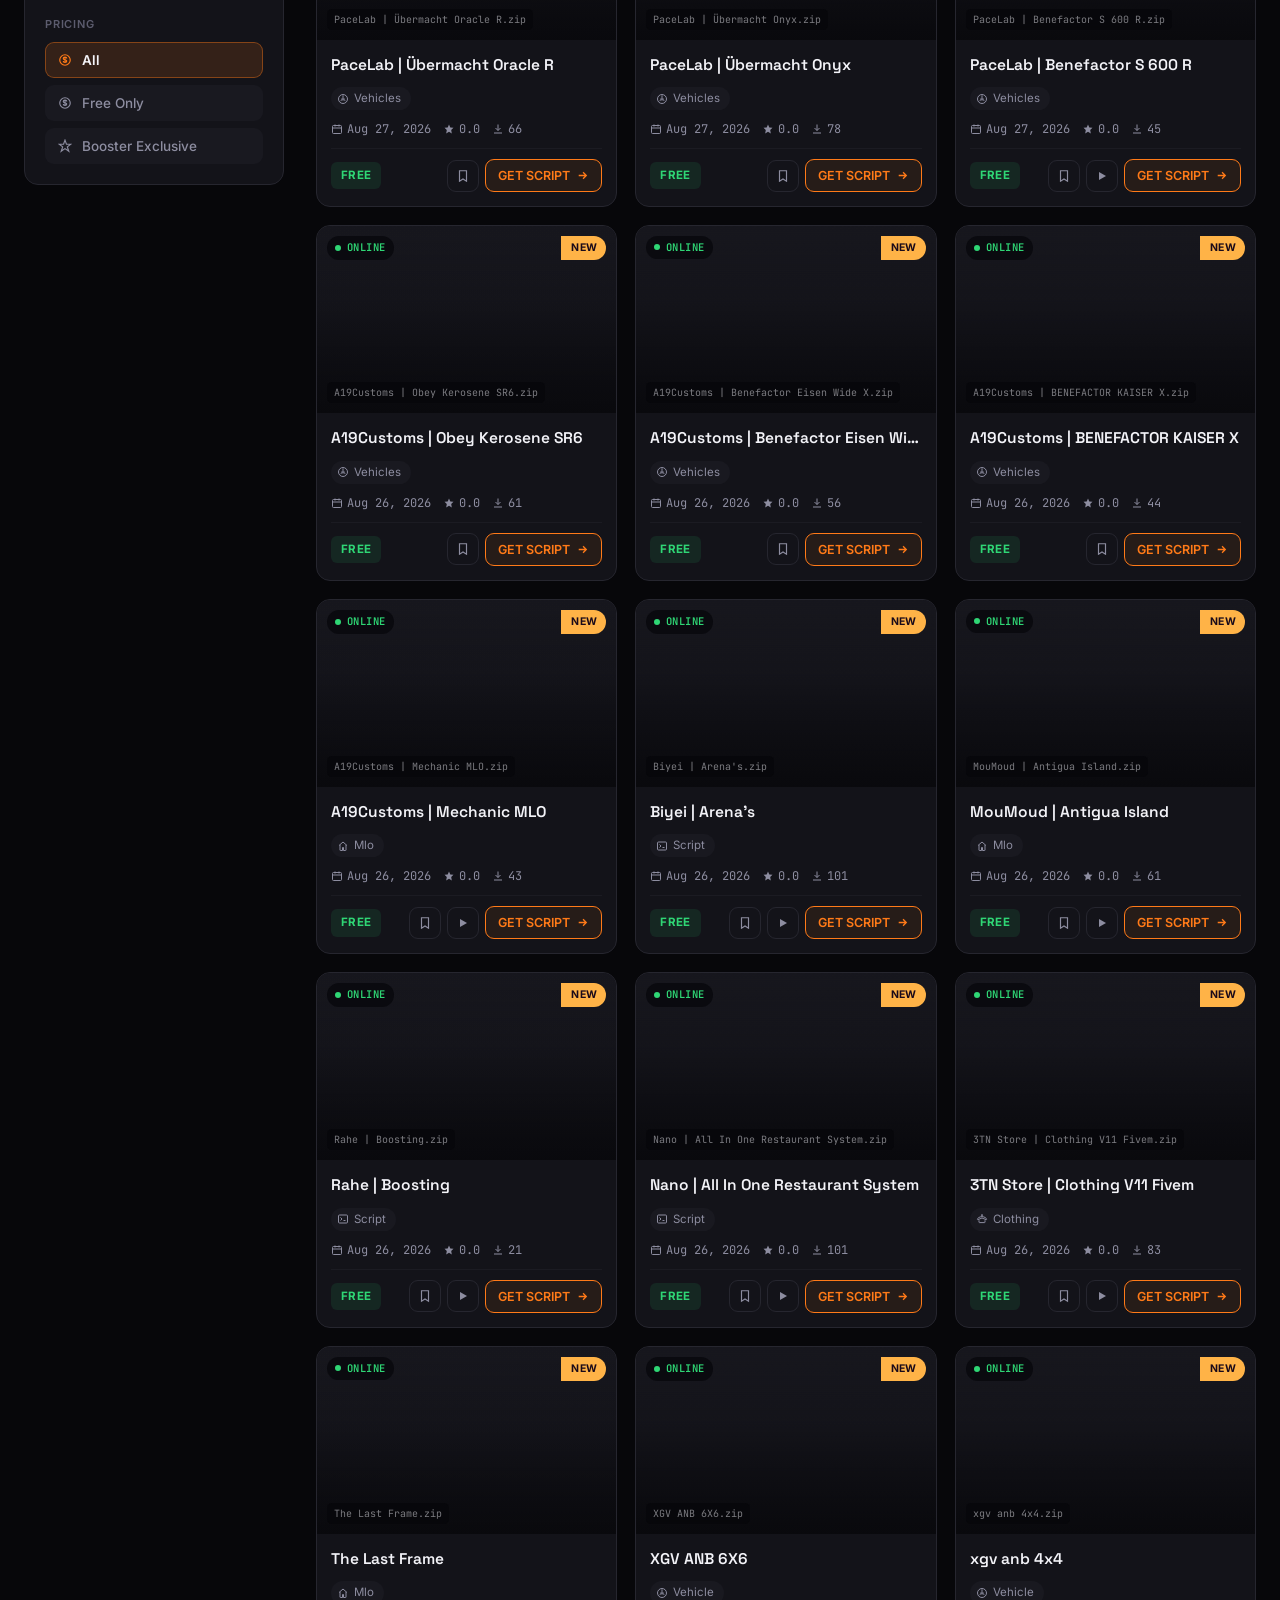
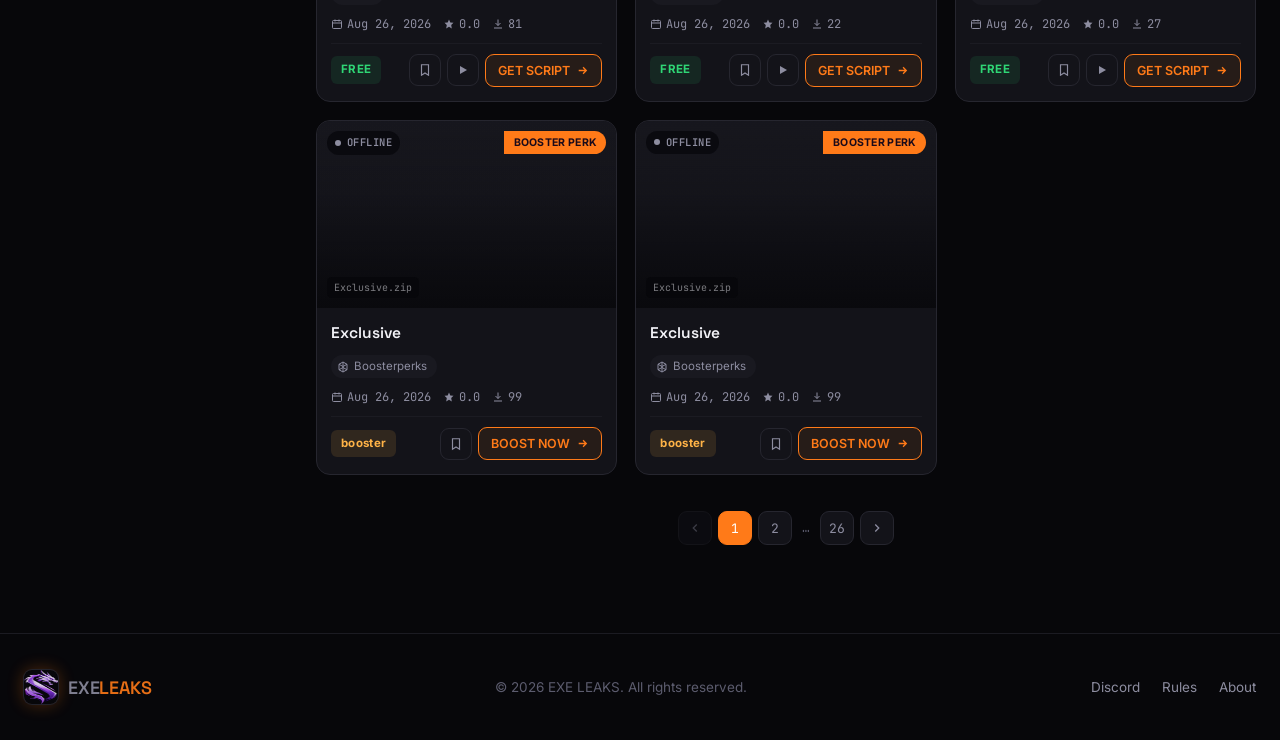
==== commit b82e6456: "Add files via upload" ====
--- a/index.html
+++ b/index.html
@@ -38,6 +38,7 @@
     </div>
   </div>
 </header>
+<div class="toran" aria-hidden="true"></div>
 
 <!-- ===================== STATS STRIP ===================== -->
 <section class="stats-strip">
@@ -71,7 +72,19 @@
 
 <!-- ===================== HERO ===================== -->
 <section class="hero">
-  <div class="wrap">
+  <svg class="prop prop-bow-left" width="120" height="220" viewBox="0 0 120 220" fill="none" aria-hidden="true"><path d="M78 8C20 40 20 180 78 212" stroke="#ffb347" stroke-width="5" stroke-linecap="round"/><path d="M78 8L78 212" stroke="#ffd76a" stroke-width="1.5" opacity=".7"/><path d="M30 110H112" stroke="#ff7a18" stroke-width="4" stroke-linecap="round"/><path d="M112 110l-14-8v16z" fill="#ff7a18"/><path d="M30 110l-8-8M30 110l-8 8M40 110l-8-8M40 110l-8 8" stroke="#ffd76a" stroke-width="2.5" stroke-linecap="round"/></svg>
+  <svg class="prop prop-bow-right" width="120" height="220" viewBox="0 0 120 220" fill="none" aria-hidden="true"><path d="M78 8C20 40 20 180 78 212" stroke="#ffb347" stroke-width="5" stroke-linecap="round"/><path d="M78 8L78 212" stroke="#ffd76a" stroke-width="1.5" opacity=".7"/><path d="M30 110H112" stroke="#ff7a18" stroke-width="4" stroke-linecap="round"/><path d="M112 110l-14-8v16z" fill="#ff7a18"/><path d="M30 110l-8-8M30 110l-8 8M40 110l-8-8M40 110l-8 8" stroke="#ffd76a" stroke-width="2.5" stroke-linecap="round"/></svg>
+  <div class="wrap">
+    <div class="festival-wish">
+      <svg class="diya" width="34" height="30" viewBox="0 0 34 30" fill="none" aria-hidden="true"><path class="diya-flame" d="M17 1c3 4 4.5 6.5 4.5 9a4.5 4.5 0 01-9 0c0-2.5 1.5-5 4.5-9z" fill="#ffd76a"/><path d="M17 6c1.4 2 2 3.2 2 4.4a2 2 0 01-4 0c0-1.2.6-2.4 2-4.4z" fill="#ff7a18"/><path d="M2 15h30c0 7-6 12-15 12S2 22 2 15z" fill="#d65a00"/><path d="M2 15h30" stroke="#ffb347" stroke-width="2" stroke-linecap="round"/></svg>
+      <div class="festival-wish-copy">
+        <strong>Happy Dussehra! Happy Vijayadashami!</strong>
+        <span>May good always triumph over evil, and may your servers stay lag-free. Wishing you victory, joy and prosperity. &mdash; Team EXELEAKS</span>
+      </div>
+      <svg class="diya" width="34" height="30" viewBox="0 0 34 30" fill="none" aria-hidden="true"><path class="diya-flame" d="M17 1c3 4 4.5 6.5 4.5 9a4.5 4.5 0 01-9 0c0-2.5 1.5-5 4.5-9z" fill="#ffd76a"/><path d="M17 6c1.4 2 2 3.2 2 4.4a2 2 0 01-4 0c0-1.2.6-2.4 2-4.4z" fill="#ff7a18"/><path d="M2 15h30c0 7-6 12-15 12S2 22 2 15z" fill="#d65a00"/><path d="M2 15h30" stroke="#ffb347" stroke-width="2" stroke-linecap="round"/></svg>
+    </div>
+
+
     <div class="terminal-chip" id="boot-terminal">
       <span class="terminal-dot"></span>
       <span class="terminal-line" id="boot-line"></span><span class="terminal-cursor"></span>
@@ -93,6 +106,8 @@
       <span class="hero-tag">Clothing</span>
       <span class="hero-tag">Graphics</span>
     </div>
+
+    <div class="diya-row" aria-hidden="true"><svg class="diya" width="34" height="30" viewBox="0 0 34 30" fill="none" aria-hidden="true"><path class="diya-flame" d="M17 1c3 4 4.5 6.5 4.5 9a4.5 4.5 0 01-9 0c0-2.5 1.5-5 4.5-9z" fill="#ffd76a"/><path d="M17 6c1.4 2 2 3.2 2 4.4a2 2 0 01-4 0c0-1.2.6-2.4 2-4.4z" fill="#ff7a18"/><path d="M2 15h30c0 7-6 12-15 12S2 22 2 15z" fill="#d65a00"/><path d="M2 15h30" stroke="#ffb347" stroke-width="2" stroke-linecap="round"/></svg><svg class="diya" width="34" height="30" viewBox="0 0 34 30" fill="none" aria-hidden="true"><path class="diya-flame" d="M17 1c3 4 4.5 6.5 4.5 9a4.5 4.5 0 01-9 0c0-2.5 1.5-5 4.5-9z" fill="#ffd76a"/><path d="M17 6c1.4 2 2 3.2 2 4.4a2 2 0 01-4 0c0-1.2.6-2.4 2-4.4z" fill="#ff7a18"/><path d="M2 15h30c0 7-6 12-15 12S2 22 2 15z" fill="#d65a00"/><path d="M2 15h30" stroke="#ffb347" stroke-width="2" stroke-linecap="round"/></svg><svg class="diya" width="34" height="30" viewBox="0 0 34 30" fill="none" aria-hidden="true"><path class="diya-flame" d="M17 1c3 4 4.5 6.5 4.5 9a4.5 4.5 0 01-9 0c0-2.5 1.5-5 4.5-9z" fill="#ffd76a"/><path d="M17 6c1.4 2 2 3.2 2 4.4a2 2 0 01-4 0c0-1.2.6-2.4 2-4.4z" fill="#ff7a18"/><path d="M2 15h30c0 7-6 12-15 12S2 22 2 15z" fill="#d65a00"/><path d="M2 15h30" stroke="#ffb347" stroke-width="2" stroke-linecap="round"/></svg><svg class="diya" width="34" height="30" viewBox="0 0 34 30" fill="none" aria-hidden="true"><path class="diya-flame" d="M17 1c3 4 4.5 6.5 4.5 9a4.5 4.5 0 01-9 0c0-2.5 1.5-5 4.5-9z" fill="#ffd76a"/><path d="M17 6c1.4 2 2 3.2 2 4.4a2 2 0 01-4 0c0-1.2.6-2.4 2-4.4z" fill="#ff7a18"/><path d="M2 15h30c0 7-6 12-15 12S2 22 2 15z" fill="#d65a00"/><path d="M2 15h30" stroke="#ffb347" stroke-width="2" stroke-linecap="round"/></svg><svg class="diya" width="34" height="30" viewBox="0 0 34 30" fill="none" aria-hidden="true"><path class="diya-flame" d="M17 1c3 4 4.5 6.5 4.5 9a4.5 4.5 0 01-9 0c0-2.5 1.5-5 4.5-9z" fill="#ffd76a"/><path d="M17 6c1.4 2 2 3.2 2 4.4a2 2 0 01-4 0c0-1.2.6-2.4 2-4.4z" fill="#ff7a18"/><path d="M2 15h30c0 7-6 12-15 12S2 22 2 15z" fill="#d65a00"/><path d="M2 15h30" stroke="#ffb347" stroke-width="2" stroke-linecap="round"/></svg></div>
   </div>
 </section>
 
--- a/assets/style.css
+++ b/assets/style.css
@@ -13,14 +13,14 @@
   --muted: #8d8da0;
   --muted-2: #5c5c6e;
 
-  --violet: #8b5cf6;
-  --violet-dim: #6d28d9;
-  --violet-soft: rgba(139, 92, 246, 0.14);
+  --violet: #ff7a18;
+  --violet-dim: #d65a00;
+  --violet-soft: rgba(255, 122, 24, 0.14);
   --lime: #2fd675;
   --amber: #ffb84d;
-  --pink: #ff4f9a;
-  --pink-dim: #e6337f;
-  --pink-soft: rgba(255, 79, 154, 0.14);
+  --pink: #ffb347;
+  --pink-dim: #e0952a;
+  --pink-soft: rgba(255, 179, 71, 0.14);
 
   --font-display: "Space Grotesk", sans-serif;
   --font-body: "Inter", sans-serif;
@@ -124,7 +124,7 @@
   width: 34px;
   height: 34px;
   border-radius: 8px;
-  box-shadow: 0 0 0 1px var(--border), 0 0 18px rgba(139, 92, 246, 0.35);
+  box-shadow: 0 0 0 1px var(--border), 0 0 18px rgba(255, 122, 24, 0.35);
 }
 .brand-name {
   font-family: var(--font-display);
@@ -179,12 +179,12 @@
   transition: transform 0.12s ease, background 0.15s ease, border-color 0.15s ease, box-shadow 0.15s ease;
 }
 .btn:active { transform: scale(0.97); }
-.btn-violet { background: var(--violet); color: #fff; box-shadow: 0 0 0 rgba(139, 92, 246, 0); }
-.btn-violet:hover { background: #7c4dec; box-shadow: 0 4px 22px rgba(139, 92, 246, 0.4); }
+.btn-violet { background: var(--violet); color: #fff; box-shadow: 0 0 0 rgba(255, 122, 24, 0); }
+.btn-violet:hover { background: #ff8a38; box-shadow: 0 4px 22px rgba(255, 122, 24, 0.4); }
 .btn-orange { background: var(--amber); color: #1a0f00; }
 .btn-orange:hover { background: #ffc775; }
-.btn-pink { background: var(--pink); color: #fff; }
-.btn-pink:hover { background: #ff6bab; box-shadow: 0 4px 22px rgba(255, 79, 154, 0.35); }
+.btn-pink { background: var(--pink); color: #2a1600; }
+.btn-pink:hover { background: #ffc26b; box-shadow: 0 4px 22px rgba(255, 179, 71, 0.35); }
 .btn-ghost { background: transparent; border-color: var(--border); color: var(--text); }
 .btn-ghost:hover { background: var(--surface-2); border-color: #3a3a4a; }
 .btn-sm { padding: 7px 12px; font-size: 13px; }
@@ -236,7 +236,7 @@
   padding: 9px 18px;
   border-radius: var(--radius);
   border: 1px solid var(--border);
-  background: linear-gradient(90deg, rgba(255, 79, 154, 0.1), transparent);
+  background: linear-gradient(90deg, rgba(255, 179, 71, 0.1), transparent);
 }
 .premium-banner .icon-box {
   width: 34px;
@@ -247,7 +247,7 @@
   align-items: center;
   justify-content: center;
   flex-shrink: 0;
-  box-shadow: 0 0 16px rgba(255, 79, 154, 0.45);
+  box-shadow: 0 0 16px rgba(255, 179, 71, 0.45);
 }
 .premium-copy { font-size: 13px; }
 .premium-copy strong { display: block; font-size: 14px; margin-bottom: 1px; }
@@ -489,7 +489,7 @@
 .filter-option:hover { background: var(--surface-hover); color: var(--text); }
 .filter-option.is-active {
   background: var(--violet-soft);
-  border-color: rgba(139, 92, 246, 0.4);
+  border-color: rgba(255, 122, 24, 0.4);
   color: var(--text);
   font-weight: 600;
 }
@@ -539,9 +539,9 @@
   transition: border-color 0.18s ease, transform 0.18s ease, box-shadow 0.18s ease;
 }
 .card:hover {
-  border-color: rgba(139, 92, 246, 0.45);
+  border-color: rgba(255, 122, 24, 0.45);
   transform: translateY(-3px);
-  box-shadow: 0 12px 32px rgba(0, 0, 0, 0.35), 0 0 0 1px rgba(139, 92, 246, 0.15);
+  box-shadow: 0 12px 32px rgba(0, 0, 0, 0.35), 0 0 0 1px rgba(255, 122, 24, 0.15);
 }
 .card-art {
   aspect-ratio: 16/10;
@@ -590,9 +590,9 @@
   border-radius: 3px 999px 999px 3px;
   color: #1a0a1a;
 }
-.badge-new { background: var(--pink); color: #2a0517; }
+.badge-new { background: var(--pink); color: #2a1600; }
 .badge-updated { background: var(--amber); color: #2a1600; }
-.badge-generic { background: var(--violet); color: #fff; }
+.badge-generic { background: var(--violet); color: #2a1000; }
 .card-art .filepath {
   position: relative;
   z-index: 1;
@@ -659,7 +659,7 @@
   font-weight: 700;
   letter-spacing: 0.03em;
   color: var(--pink);
-  background: rgba(255, 79, 154, 0.12);
+  background: rgba(255, 179, 71, 0.12);
   padding: 5px 10px;
   border-radius: 6px;
 }
@@ -687,10 +687,10 @@
   color: var(--violet);
   font-size: 12.5px;
   font-weight: 600;
-  background: rgba(139, 92, 246, 0.08);
+  background: rgba(255, 122, 24, 0.08);
   transition: background 0.12s ease, color 0.12s ease, box-shadow 0.12s ease;
 }
-.get-btn:hover { background: var(--violet); color: #fff; box-shadow: 0 4px 16px rgba(139, 92, 246, 0.4); }
+.get-btn:hover { background: var(--violet); color: #fff; box-shadow: 0 4px 16px rgba(255, 122, 24, 0.4); }
 
 .empty-state {
   grid-column: 1 / -1;
@@ -890,7 +890,7 @@
   flex-direction: column;
   align-items: center;
   background:
-    radial-gradient(ellipse 60% 50% at 50% 0%, rgba(139, 92, 246, 0.12), transparent 70%);
+    radial-gradient(ellipse 60% 50% at 50% 0%, rgba(255, 122, 24, 0.12), transparent 70%);
 }
 .gate-brand {
   display: flex;
@@ -1148,3 +1148,87 @@
   .stat { border-left: none; padding-left: 0; }
   .footer-row { flex-direction: column; align-items: flex-start; }
 }
+
+/* ============================================================
+   DUSSEHRA ACCENTS — subtle festive touches
+   ============================================================ */
+.topnav::before {
+  content: "";
+  position: absolute;
+  top: 0;
+  left: 0;
+  right: 0;
+  height: 3px;
+  background: linear-gradient(90deg, #ff7a18, #ffb347, #ffd76a, #ffb347, #ff7a18);
+}
+.backdrop-glow--pink { opacity: 0.12; }
+.hero h1 .accent {
+  background: linear-gradient(90deg, #ff7a18, #ffd76a);
+  -webkit-background-clip: text;
+  background-clip: text;
+  color: transparent;
+}
+.nav-links a::after { background: linear-gradient(90deg, #ff7a18, #ffd76a); }
+
+/* ---- Dussehra props ---- */
+.toran {
+  position: relative;
+  z-index: 39;
+  height: 30px;
+  margin-top: -1px;
+  pointer-events: none;
+  background-image: url("data:image/svg+xml;utf8,<svg xmlns='http://www.w3.org/2000/svg' width='36' height='30' viewBox='0 0 36 30'><path d='M0 1h36' stroke='%23d65a00' stroke-width='2'/><path d='M18 2v6' stroke='%232fd675' stroke-width='1.5' opacity='.6'/><circle cx='18' cy='15' r='7.5' fill='%23ff7a18'/><circle cx='18' cy='15' r='4.5' fill='%23ffb347'/><circle cx='18' cy='15' r='1.8' fill='%23ffd76a'/><path d='M18 22l-3 6 3-2 3 2z' fill='%232fd675' opacity='.55'/></svg>");
+  background-repeat: repeat-x;
+  background-position: center top;
+  opacity: .9;
+  filter: drop-shadow(0 4px 8px rgba(255, 122, 24, 0.2));
+}
+
+.festival-wish {
+  display: flex;
+  align-items: center;
+  justify-content: center;
+  gap: 16px;
+  max-width: 640px;
+  margin: 0 auto 26px;
+  padding: 14px 22px;
+  text-align: left;
+  border-radius: var(--radius);
+  border: 1px solid rgba(255, 122, 24, 0.35);
+  background: linear-gradient(90deg, rgba(255, 122, 24, 0.12), rgba(255, 179, 71, 0.06), rgba(255, 122, 24, 0.12));
+}
+.festival-wish-copy { font-size: 13.5px; line-height: 1.5; }
+.festival-wish-copy strong {
+  display: block;
+  font-family: var(--font-display);
+  font-size: 16px;
+  color: #ffd76a;
+  margin-bottom: 2px;
+}
+.festival-wish-copy span { color: var(--muted); }
+.diya { flex-shrink: 0; filter: drop-shadow(0 0 8px rgba(255, 179, 71, 0.55)); }
+.diya-flame { transform-origin: 50% 100%; animation: flame 1.6s ease-in-out infinite; }
+@keyframes flame {
+  0%, 100% { transform: scale(1) rotate(0); opacity: 1; }
+  40% { transform: scale(1.08, 0.94) rotate(-2deg); opacity: .85; }
+  70% { transform: scale(0.94, 1.08) rotate(2deg); opacity: 1; }
+}
+.diya-row {
+  display: flex;
+  align-items: center;
+  justify-content: center;
+  gap: 22px;
+  margin-top: 28px;
+}
+.diya-row .diya:nth-child(2n) .diya-flame { animation-delay: -0.5s; }
+.diya-row .diya:nth-child(3n) .diya-flame { animation-delay: -1s; }
+
+.prop { position: absolute; top: 90px; opacity: 0.22; pointer-events: none; }
+.prop-bow-left { left: 4%; transform: rotate(-12deg); }
+.prop-bow-right { right: 4%; transform: scaleX(-1) rotate(-12deg); }
+
+@media (max-width: 1100px) { .prop { display: none; } }
+@media (max-width: 560px) {
+  .festival-wish { padding: 12px 14px; }
+  .festival-wish .diya:last-child { display: none; }
+}
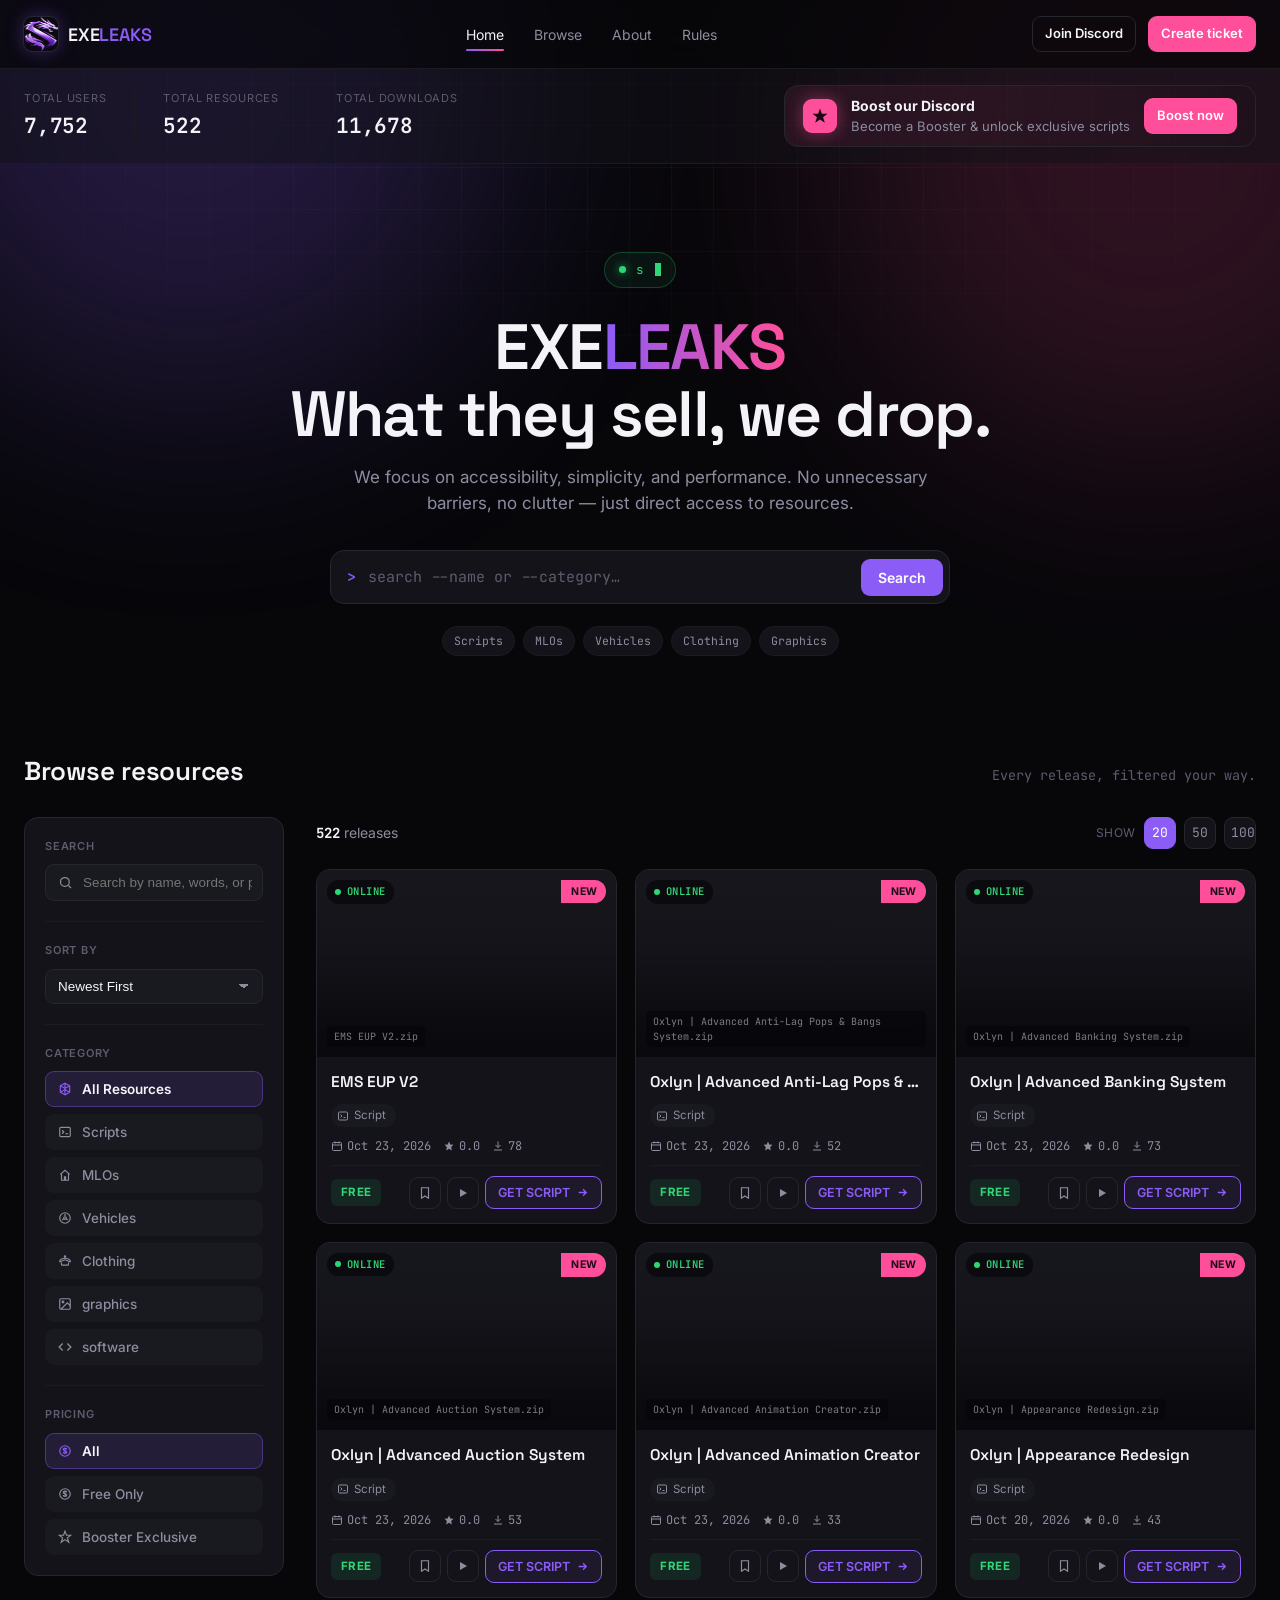
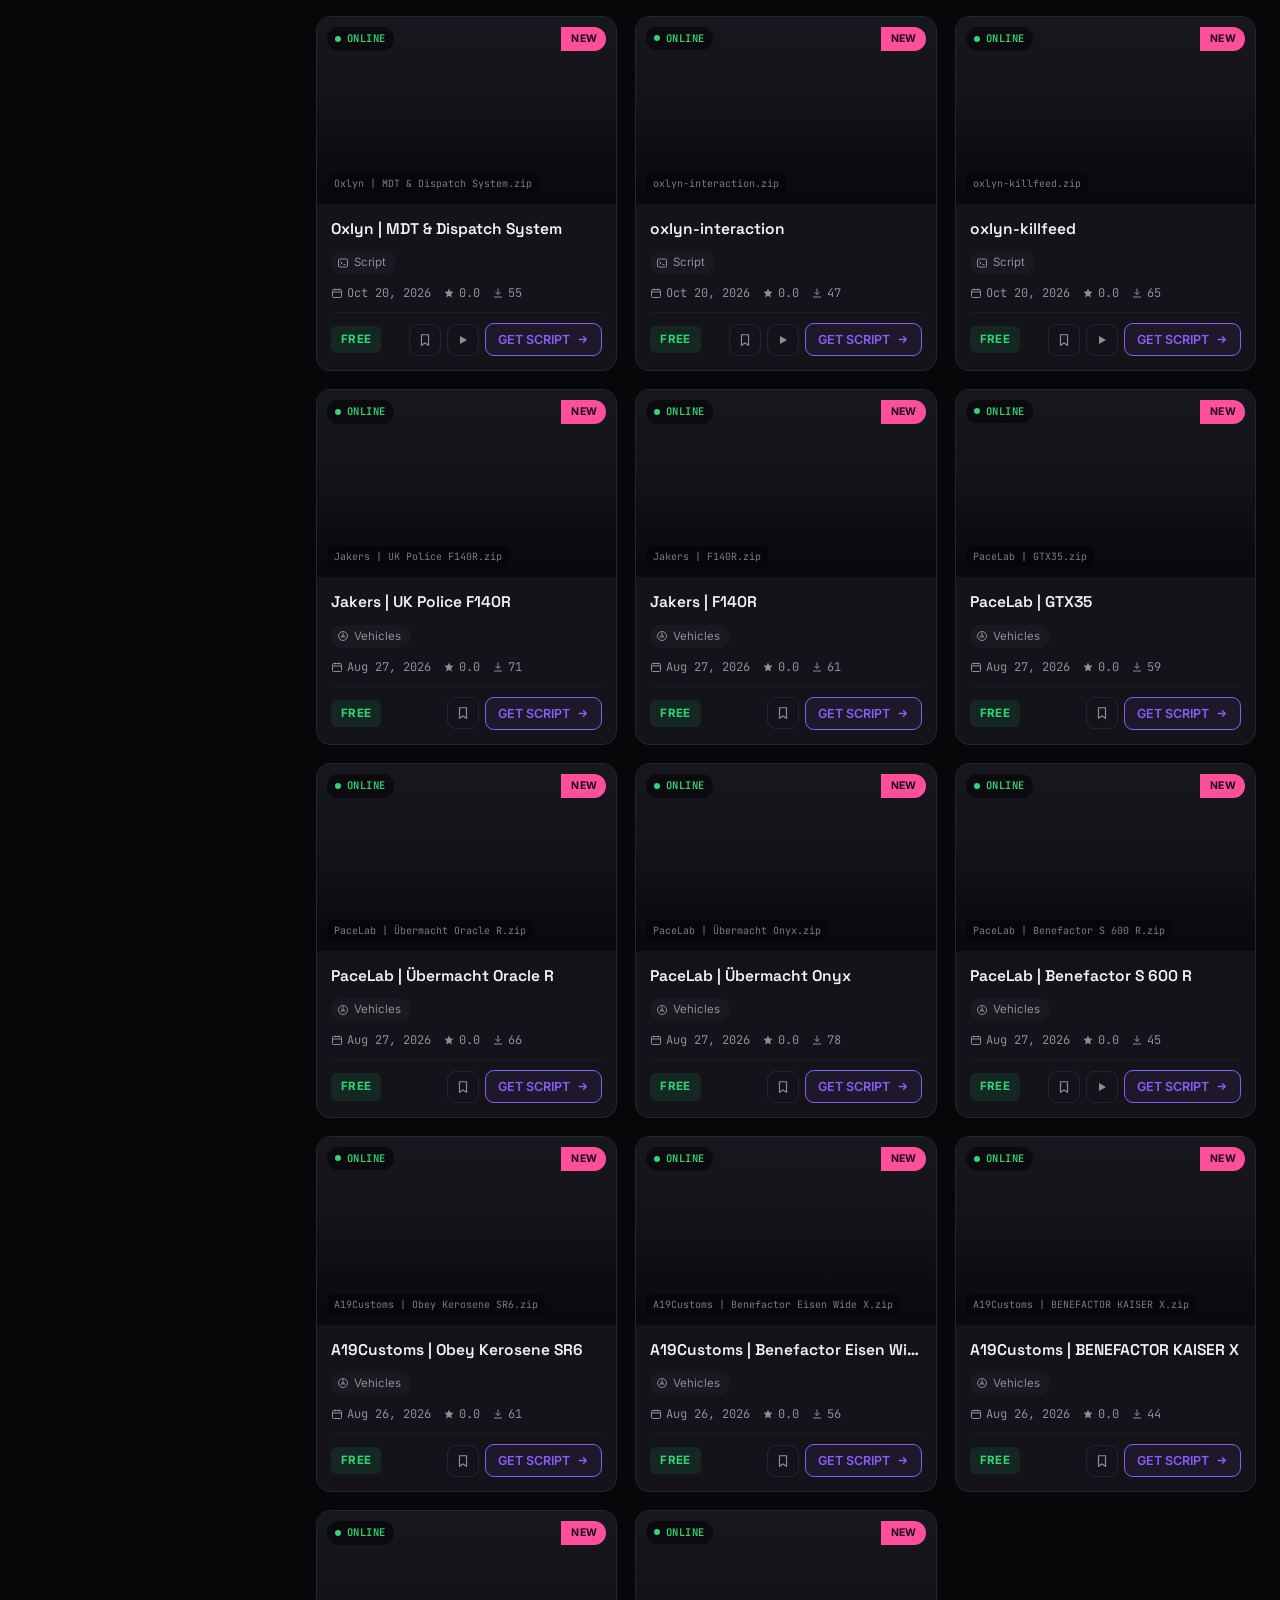
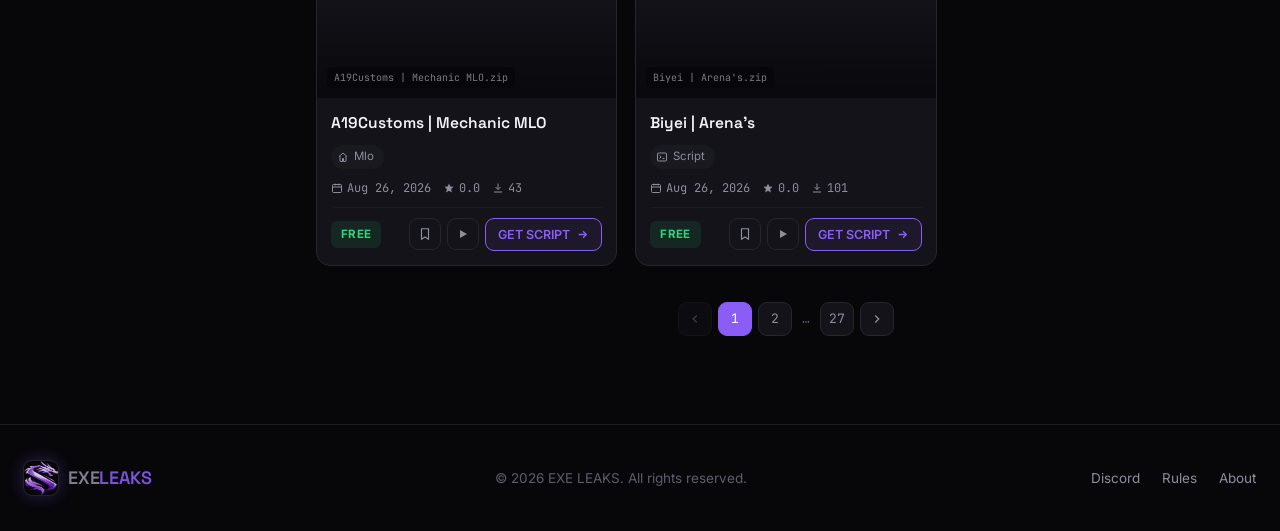
==== commit 353cb764: "Rename index (1) (3).html to index.html" ====
--- a/index.html
+++ b/index.html
@@ -38,7 +38,6 @@
     </div>
   </div>
 </header>
-<div class="toran" aria-hidden="true"></div>
 
 <!-- ===================== STATS STRIP ===================== -->
 <section class="stats-strip">
@@ -72,19 +71,7 @@
 
 <!-- ===================== HERO ===================== -->
 <section class="hero">
-  <svg class="prop prop-bow-left" width="120" height="220" viewBox="0 0 120 220" fill="none" aria-hidden="true"><path d="M78 8C20 40 20 180 78 212" stroke="#ffb347" stroke-width="5" stroke-linecap="round"/><path d="M78 8L78 212" stroke="#ffd76a" stroke-width="1.5" opacity=".7"/><path d="M30 110H112" stroke="#ff7a18" stroke-width="4" stroke-linecap="round"/><path d="M112 110l-14-8v16z" fill="#ff7a18"/><path d="M30 110l-8-8M30 110l-8 8M40 110l-8-8M40 110l-8 8" stroke="#ffd76a" stroke-width="2.5" stroke-linecap="round"/></svg>
-  <svg class="prop prop-bow-right" width="120" height="220" viewBox="0 0 120 220" fill="none" aria-hidden="true"><path d="M78 8C20 40 20 180 78 212" stroke="#ffb347" stroke-width="5" stroke-linecap="round"/><path d="M78 8L78 212" stroke="#ffd76a" stroke-width="1.5" opacity=".7"/><path d="M30 110H112" stroke="#ff7a18" stroke-width="4" stroke-linecap="round"/><path d="M112 110l-14-8v16z" fill="#ff7a18"/><path d="M30 110l-8-8M30 110l-8 8M40 110l-8-8M40 110l-8 8" stroke="#ffd76a" stroke-width="2.5" stroke-linecap="round"/></svg>
-  <div class="wrap">
-    <div class="festival-wish">
-      <svg class="diya" width="34" height="30" viewBox="0 0 34 30" fill="none" aria-hidden="true"><path class="diya-flame" d="M17 1c3 4 4.5 6.5 4.5 9a4.5 4.5 0 01-9 0c0-2.5 1.5-5 4.5-9z" fill="#ffd76a"/><path d="M17 6c1.4 2 2 3.2 2 4.4a2 2 0 01-4 0c0-1.2.6-2.4 2-4.4z" fill="#ff7a18"/><path d="M2 15h30c0 7-6 12-15 12S2 22 2 15z" fill="#d65a00"/><path d="M2 15h30" stroke="#ffb347" stroke-width="2" stroke-linecap="round"/></svg>
-      <div class="festival-wish-copy">
-        <strong>Happy Dussehra! Happy Vijayadashami!</strong>
-        <span>May good always triumph over evil, and may your servers stay lag-free. Wishing you victory, joy and prosperity. &mdash; Team EXELEAKS</span>
-      </div>
-      <svg class="diya" width="34" height="30" viewBox="0 0 34 30" fill="none" aria-hidden="true"><path class="diya-flame" d="M17 1c3 4 4.5 6.5 4.5 9a4.5 4.5 0 01-9 0c0-2.5 1.5-5 4.5-9z" fill="#ffd76a"/><path d="M17 6c1.4 2 2 3.2 2 4.4a2 2 0 01-4 0c0-1.2.6-2.4 2-4.4z" fill="#ff7a18"/><path d="M2 15h30c0 7-6 12-15 12S2 22 2 15z" fill="#d65a00"/><path d="M2 15h30" stroke="#ffb347" stroke-width="2" stroke-linecap="round"/></svg>
-    </div>
-
-
+  <div class="wrap">
     <div class="terminal-chip" id="boot-terminal">
       <span class="terminal-dot"></span>
       <span class="terminal-line" id="boot-line"></span><span class="terminal-cursor"></span>
@@ -106,8 +93,6 @@
       <span class="hero-tag">Clothing</span>
       <span class="hero-tag">Graphics</span>
     </div>
-
-    <div class="diya-row" aria-hidden="true"><svg class="diya" width="34" height="30" viewBox="0 0 34 30" fill="none" aria-hidden="true"><path class="diya-flame" d="M17 1c3 4 4.5 6.5 4.5 9a4.5 4.5 0 01-9 0c0-2.5 1.5-5 4.5-9z" fill="#ffd76a"/><path d="M17 6c1.4 2 2 3.2 2 4.4a2 2 0 01-4 0c0-1.2.6-2.4 2-4.4z" fill="#ff7a18"/><path d="M2 15h30c0 7-6 12-15 12S2 22 2 15z" fill="#d65a00"/><path d="M2 15h30" stroke="#ffb347" stroke-width="2" stroke-linecap="round"/></svg><svg class="diya" width="34" height="30" viewBox="0 0 34 30" fill="none" aria-hidden="true"><path class="diya-flame" d="M17 1c3 4 4.5 6.5 4.5 9a4.5 4.5 0 01-9 0c0-2.5 1.5-5 4.5-9z" fill="#ffd76a"/><path d="M17 6c1.4 2 2 3.2 2 4.4a2 2 0 01-4 0c0-1.2.6-2.4 2-4.4z" fill="#ff7a18"/><path d="M2 15h30c0 7-6 12-15 12S2 22 2 15z" fill="#d65a00"/><path d="M2 15h30" stroke="#ffb347" stroke-width="2" stroke-linecap="round"/></svg><svg class="diya" width="34" height="30" viewBox="0 0 34 30" fill="none" aria-hidden="true"><path class="diya-flame" d="M17 1c3 4 4.5 6.5 4.5 9a4.5 4.5 0 01-9 0c0-2.5 1.5-5 4.5-9z" fill="#ffd76a"/><path d="M17 6c1.4 2 2 3.2 2 4.4a2 2 0 01-4 0c0-1.2.6-2.4 2-4.4z" fill="#ff7a18"/><path d="M2 15h30c0 7-6 12-15 12S2 22 2 15z" fill="#d65a00"/><path d="M2 15h30" stroke="#ffb347" stroke-width="2" stroke-linecap="round"/></svg><svg class="diya" width="34" height="30" viewBox="0 0 34 30" fill="none" aria-hidden="true"><path class="diya-flame" d="M17 1c3 4 4.5 6.5 4.5 9a4.5 4.5 0 01-9 0c0-2.5 1.5-5 4.5-9z" fill="#ffd76a"/><path d="M17 6c1.4 2 2 3.2 2 4.4a2 2 0 01-4 0c0-1.2.6-2.4 2-4.4z" fill="#ff7a18"/><path d="M2 15h30c0 7-6 12-15 12S2 22 2 15z" fill="#d65a00"/><path d="M2 15h30" stroke="#ffb347" stroke-width="2" stroke-linecap="round"/></svg><svg class="diya" width="34" height="30" viewBox="0 0 34 30" fill="none" aria-hidden="true"><path class="diya-flame" d="M17 1c3 4 4.5 6.5 4.5 9a4.5 4.5 0 01-9 0c0-2.5 1.5-5 4.5-9z" fill="#ffd76a"/><path d="M17 6c1.4 2 2 3.2 2 4.4a2 2 0 01-4 0c0-1.2.6-2.4 2-4.4z" fill="#ff7a18"/><path d="M2 15h30c0 7-6 12-15 12S2 22 2 15z" fill="#d65a00"/><path d="M2 15h30" stroke="#ffb347" stroke-width="2" stroke-linecap="round"/></svg></div>
   </div>
 </section>
 
--- a/assets/style.css
+++ b/assets/style.css
@@ -13,14 +13,14 @@
   --muted: #8d8da0;
   --muted-2: #5c5c6e;
 
-  --violet: #ff7a18;
-  --violet-dim: #d65a00;
-  --violet-soft: rgba(255, 122, 24, 0.14);
+  --violet: #8b5cf6;
+  --violet-dim: #6d28d9;
+  --violet-soft: rgba(139, 92, 246, 0.14);
   --lime: #2fd675;
   --amber: #ffb84d;
-  --pink: #ffb347;
-  --pink-dim: #e0952a;
-  --pink-soft: rgba(255, 179, 71, 0.14);
+  --pink: #ff4f9a;
+  --pink-dim: #e6337f;
+  --pink-soft: rgba(255, 79, 154, 0.14);
 
   --font-display: "Space Grotesk", sans-serif;
   --font-body: "Inter", sans-serif;
@@ -124,7 +124,7 @@
   width: 34px;
   height: 34px;
   border-radius: 8px;
-  box-shadow: 0 0 0 1px var(--border), 0 0 18px rgba(255, 122, 24, 0.35);
+  box-shadow: 0 0 0 1px var(--border), 0 0 18px rgba(139, 92, 246, 0.35);
 }
 .brand-name {
   font-family: var(--font-display);
@@ -179,12 +179,12 @@
   transition: transform 0.12s ease, background 0.15s ease, border-color 0.15s ease, box-shadow 0.15s ease;
 }
 .btn:active { transform: scale(0.97); }
-.btn-violet { background: var(--violet); color: #fff; box-shadow: 0 0 0 rgba(255, 122, 24, 0); }
-.btn-violet:hover { background: #ff8a38; box-shadow: 0 4px 22px rgba(255, 122, 24, 0.4); }
+.btn-violet { background: var(--violet); color: #fff; box-shadow: 0 0 0 rgba(139, 92, 246, 0); }
+.btn-violet:hover { background: #7c4dec; box-shadow: 0 4px 22px rgba(139, 92, 246, 0.4); }
 .btn-orange { background: var(--amber); color: #1a0f00; }
 .btn-orange:hover { background: #ffc775; }
-.btn-pink { background: var(--pink); color: #2a1600; }
-.btn-pink:hover { background: #ffc26b; box-shadow: 0 4px 22px rgba(255, 179, 71, 0.35); }
+.btn-pink { background: var(--pink); color: #fff; }
+.btn-pink:hover { background: #ff6bab; box-shadow: 0 4px 22px rgba(255, 79, 154, 0.35); }
 .btn-ghost { background: transparent; border-color: var(--border); color: var(--text); }
 .btn-ghost:hover { background: var(--surface-2); border-color: #3a3a4a; }
 .btn-sm { padding: 7px 12px; font-size: 13px; }
@@ -236,7 +236,7 @@
   padding: 9px 18px;
   border-radius: var(--radius);
   border: 1px solid var(--border);
-  background: linear-gradient(90deg, rgba(255, 179, 71, 0.1), transparent);
+  background: linear-gradient(90deg, rgba(255, 79, 154, 0.1), transparent);
 }
 .premium-banner .icon-box {
   width: 34px;
@@ -247,7 +247,7 @@
   align-items: center;
   justify-content: center;
   flex-shrink: 0;
-  box-shadow: 0 0 16px rgba(255, 179, 71, 0.45);
+  box-shadow: 0 0 16px rgba(255, 79, 154, 0.45);
 }
 .premium-copy { font-size: 13px; }
 .premium-copy strong { display: block; font-size: 14px; margin-bottom: 1px; }
@@ -489,7 +489,7 @@
 .filter-option:hover { background: var(--surface-hover); color: var(--text); }
 .filter-option.is-active {
   background: var(--violet-soft);
-  border-color: rgba(255, 122, 24, 0.4);
+  border-color: rgba(139, 92, 246, 0.4);
   color: var(--text);
   font-weight: 600;
 }
@@ -539,9 +539,9 @@
   transition: border-color 0.18s ease, transform 0.18s ease, box-shadow 0.18s ease;
 }
 .card:hover {
-  border-color: rgba(255, 122, 24, 0.45);
+  border-color: rgba(139, 92, 246, 0.45);
   transform: translateY(-3px);
-  box-shadow: 0 12px 32px rgba(0, 0, 0, 0.35), 0 0 0 1px rgba(255, 122, 24, 0.15);
+  box-shadow: 0 12px 32px rgba(0, 0, 0, 0.35), 0 0 0 1px rgba(139, 92, 246, 0.15);
 }
 .card-art {
   aspect-ratio: 16/10;
@@ -590,9 +590,9 @@
   border-radius: 3px 999px 999px 3px;
   color: #1a0a1a;
 }
-.badge-new { background: var(--pink); color: #2a1600; }
+.badge-new { background: var(--pink); color: #2a0517; }
 .badge-updated { background: var(--amber); color: #2a1600; }
-.badge-generic { background: var(--violet); color: #2a1000; }
+.badge-generic { background: var(--violet); color: #fff; }
 .card-art .filepath {
   position: relative;
   z-index: 1;
@@ -659,7 +659,7 @@
   font-weight: 700;
   letter-spacing: 0.03em;
   color: var(--pink);
-  background: rgba(255, 179, 71, 0.12);
+  background: rgba(255, 79, 154, 0.12);
   padding: 5px 10px;
   border-radius: 6px;
 }
@@ -687,10 +687,10 @@
   color: var(--violet);
   font-size: 12.5px;
   font-weight: 600;
-  background: rgba(255, 122, 24, 0.08);
+  background: rgba(139, 92, 246, 0.08);
   transition: background 0.12s ease, color 0.12s ease, box-shadow 0.12s ease;
 }
-.get-btn:hover { background: var(--violet); color: #fff; box-shadow: 0 4px 16px rgba(255, 122, 24, 0.4); }
+.get-btn:hover { background: var(--violet); color: #fff; box-shadow: 0 4px 16px rgba(139, 92, 246, 0.4); }
 
 .empty-state {
   grid-column: 1 / -1;
@@ -890,7 +890,7 @@
   flex-direction: column;
   align-items: center;
   background:
-    radial-gradient(ellipse 60% 50% at 50% 0%, rgba(255, 122, 24, 0.12), transparent 70%);
+    radial-gradient(ellipse 60% 50% at 50% 0%, rgba(139, 92, 246, 0.12), transparent 70%);
 }
 .gate-brand {
   display: flex;
@@ -1148,87 +1148,3 @@
   .stat { border-left: none; padding-left: 0; }
   .footer-row { flex-direction: column; align-items: flex-start; }
 }
-
-/* ============================================================
-   DUSSEHRA ACCENTS — subtle festive touches
-   ============================================================ */
-.topnav::before {
-  content: "";
-  position: absolute;
-  top: 0;
-  left: 0;
-  right: 0;
-  height: 3px;
-  background: linear-gradient(90deg, #ff7a18, #ffb347, #ffd76a, #ffb347, #ff7a18);
-}
-.backdrop-glow--pink { opacity: 0.12; }
-.hero h1 .accent {
-  background: linear-gradient(90deg, #ff7a18, #ffd76a);
-  -webkit-background-clip: text;
-  background-clip: text;
-  color: transparent;
-}
-.nav-links a::after { background: linear-gradient(90deg, #ff7a18, #ffd76a); }
-
-/* ---- Dussehra props ---- */
-.toran {
-  position: relative;
-  z-index: 39;
-  height: 30px;
-  margin-top: -1px;
-  pointer-events: none;
-  background-image: url("data:image/svg+xml;utf8,<svg xmlns='http://www.w3.org/2000/svg' width='36' height='30' viewBox='0 0 36 30'><path d='M0 1h36' stroke='%23d65a00' stroke-width='2'/><path d='M18 2v6' stroke='%232fd675' stroke-width='1.5' opacity='.6'/><circle cx='18' cy='15' r='7.5' fill='%23ff7a18'/><circle cx='18' cy='15' r='4.5' fill='%23ffb347'/><circle cx='18' cy='15' r='1.8' fill='%23ffd76a'/><path d='M18 22l-3 6 3-2 3 2z' fill='%232fd675' opacity='.55'/></svg>");
-  background-repeat: repeat-x;
-  background-position: center top;
-  opacity: .9;
-  filter: drop-shadow(0 4px 8px rgba(255, 122, 24, 0.2));
-}
-
-.festival-wish {
-  display: flex;
-  align-items: center;
-  justify-content: center;
-  gap: 16px;
-  max-width: 640px;
-  margin: 0 auto 26px;
-  padding: 14px 22px;
-  text-align: left;
-  border-radius: var(--radius);
-  border: 1px solid rgba(255, 122, 24, 0.35);
-  background: linear-gradient(90deg, rgba(255, 122, 24, 0.12), rgba(255, 179, 71, 0.06), rgba(255, 122, 24, 0.12));
-}
-.festival-wish-copy { font-size: 13.5px; line-height: 1.5; }
-.festival-wish-copy strong {
-  display: block;
-  font-family: var(--font-display);
-  font-size: 16px;
-  color: #ffd76a;
-  margin-bottom: 2px;
-}
-.festival-wish-copy span { color: var(--muted); }
-.diya { flex-shrink: 0; filter: drop-shadow(0 0 8px rgba(255, 179, 71, 0.55)); }
-.diya-flame { transform-origin: 50% 100%; animation: flame 1.6s ease-in-out infinite; }
-@keyframes flame {
-  0%, 100% { transform: scale(1) rotate(0); opacity: 1; }
-  40% { transform: scale(1.08, 0.94) rotate(-2deg); opacity: .85; }
-  70% { transform: scale(0.94, 1.08) rotate(2deg); opacity: 1; }
-}
-.diya-row {
-  display: flex;
-  align-items: center;
-  justify-content: center;
-  gap: 22px;
-  margin-top: 28px;
-}
-.diya-row .diya:nth-child(2n) .diya-flame { animation-delay: -0.5s; }
-.diya-row .diya:nth-child(3n) .diya-flame { animation-delay: -1s; }
-
-.prop { position: absolute; top: 90px; opacity: 0.22; pointer-events: none; }
-.prop-bow-left { left: 4%; transform: rotate(-12deg); }
-.prop-bow-right { right: 4%; transform: scaleX(-1) rotate(-12deg); }
-
-@media (max-width: 1100px) { .prop { display: none; } }
-@media (max-width: 560px) {
-  .festival-wish { padding: 12px 14px; }
-  .festival-wish .diya:last-child { display: none; }
-}
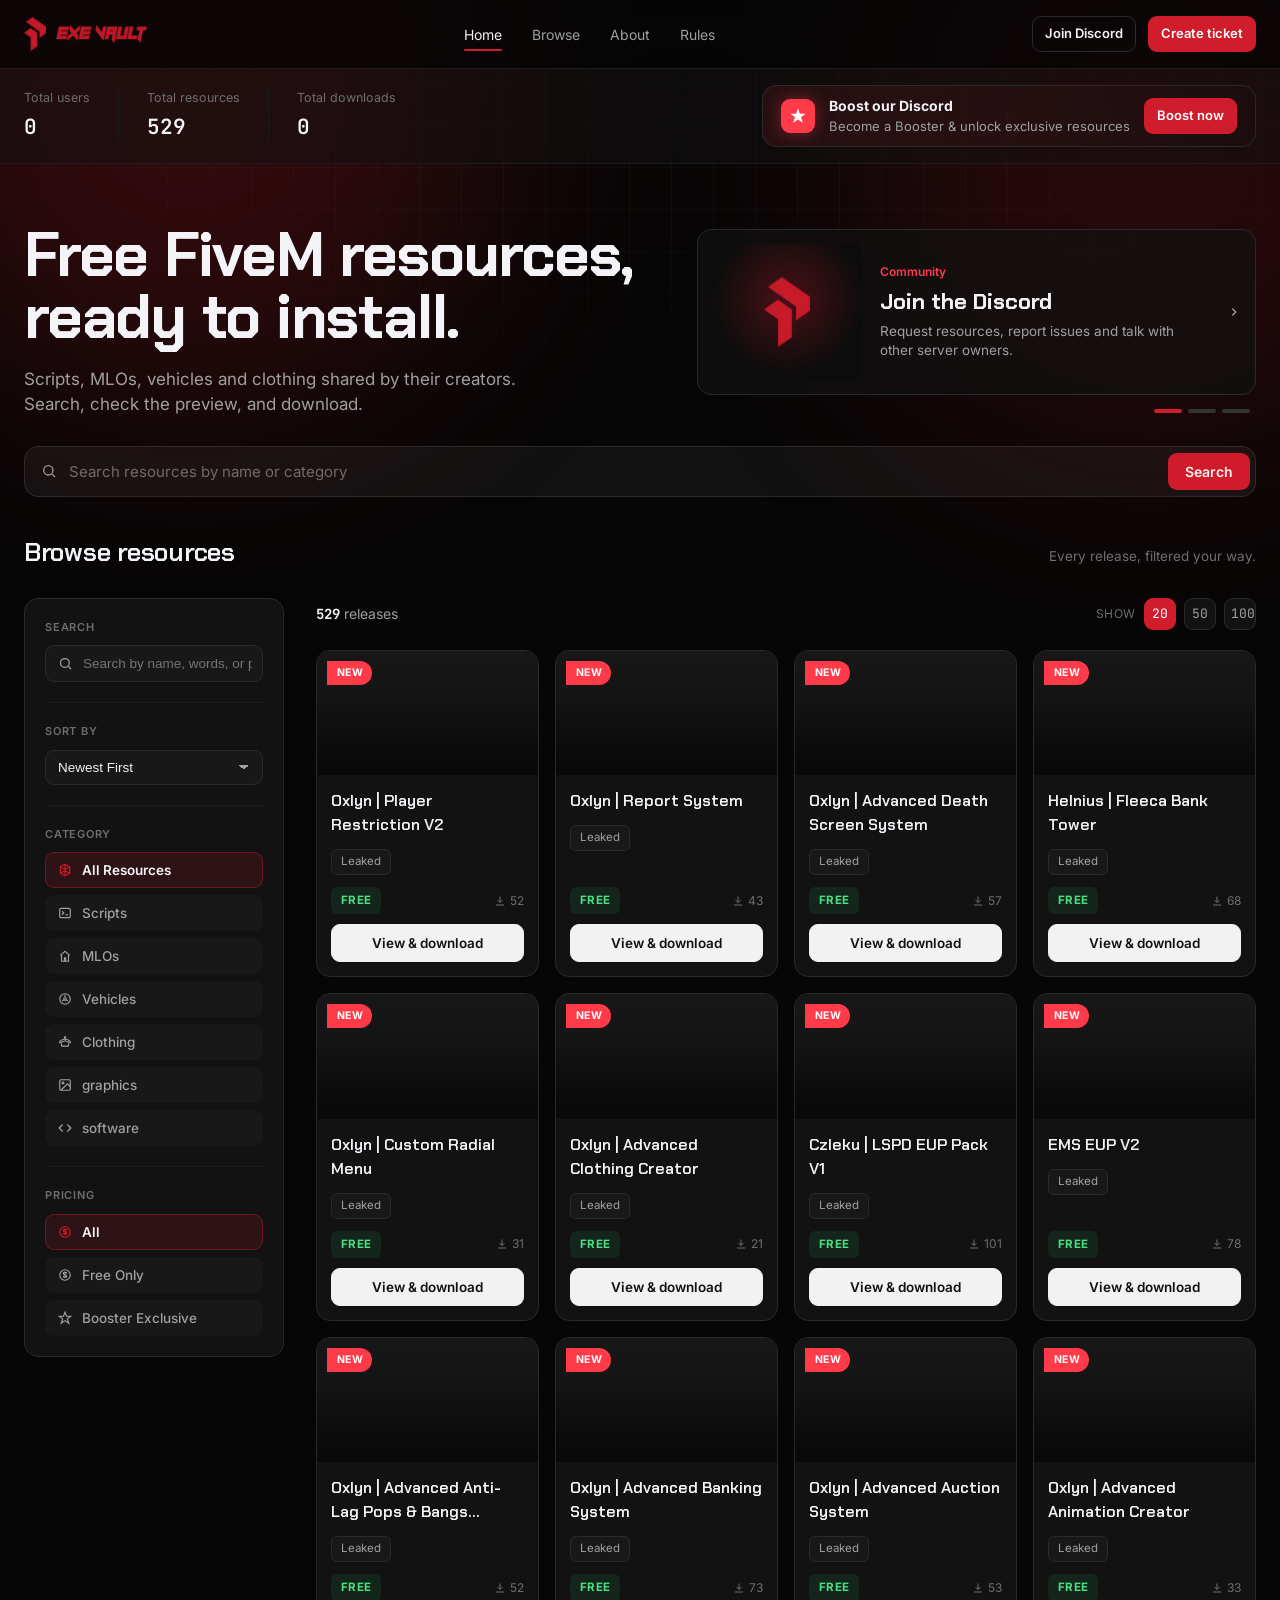
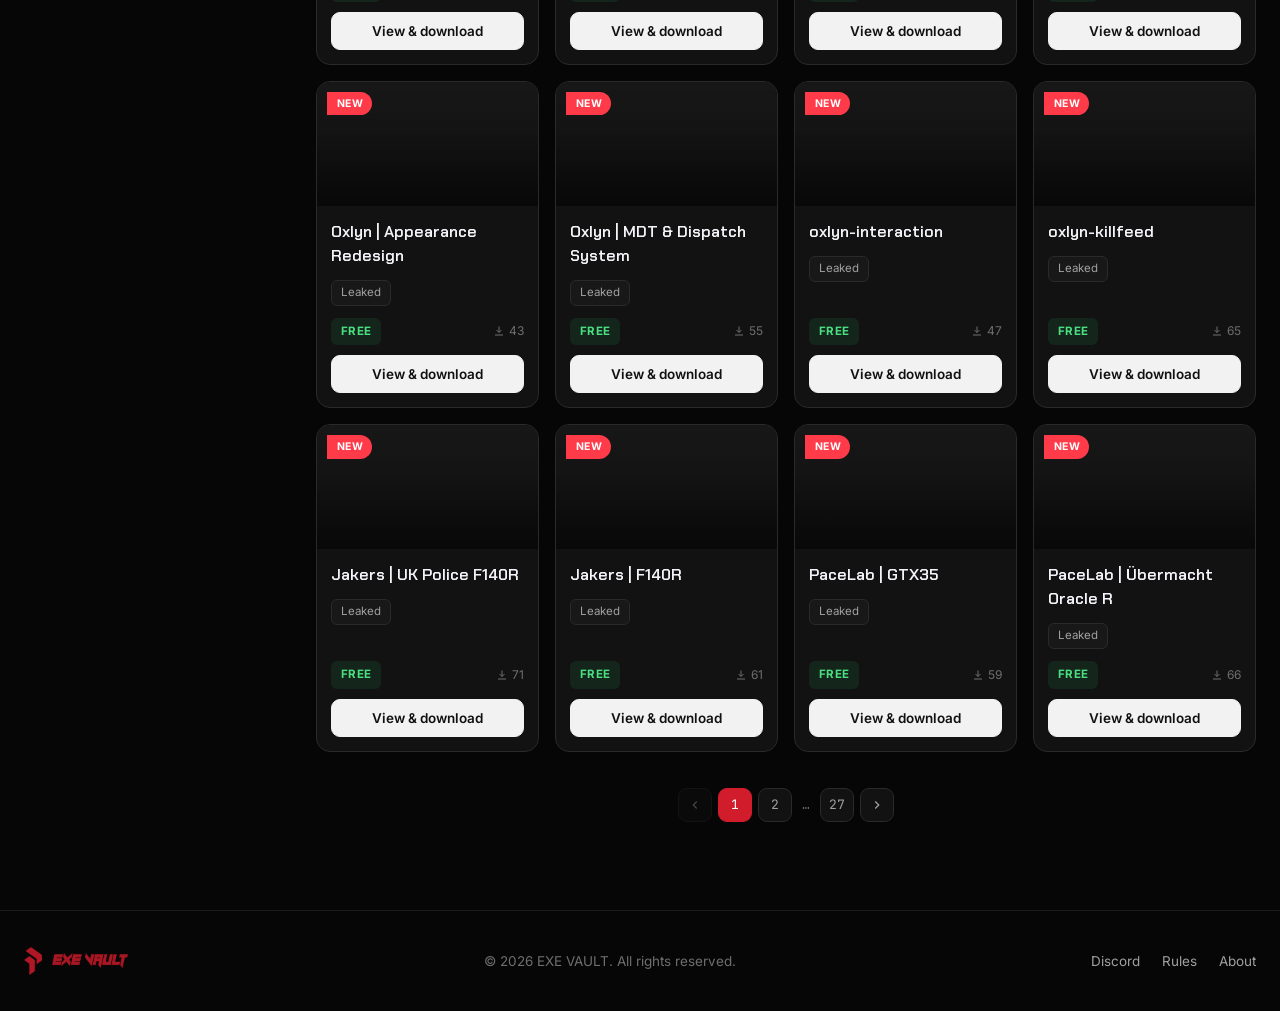
==== commit 4a58ed08: "Add files via upload" ====
--- a/index.html
+++ b/index.html
@@ -3,28 +3,31 @@
 <head>
 <meta charset="UTF-8">
 <meta name="viewport" content="width=device-width, initial-scale=1.0">
-<title>EXELEAKS — Free FiveM Resources</title>
-<meta name="description" content="Browse and download free FiveM scripts, MLOs, clothes, mods and vehicles.">
+<title>EXE VAULT — Free FiveM Resources</title>
+<meta name="description" content="Browse and download free FiveM scripts, MLOs, vehicles and clothing.">
 <link rel="icon" href="assets/logo.png" type="image/png">
 <link rel="preconnect" href="https://fonts.googleapis.com">
-<link href="https://fonts.googleapis.com/css2?family=Space+Grotesk:wght@500;600;700&family=Inter:wght@400;500;600&family=JetBrains+Mono:wght@400;500;600&display=swap" rel="stylesheet">
+<link href="https://fonts.googleapis.com/css2?family=Chakra+Petch:wght@500;600;700&family=Inter:wght@400;500;600&family=JetBrains+Mono:wght@500;600&display=swap" rel="stylesheet">
 <link rel="stylesheet" href="assets/style.css">
 </head>
 <body>
 
-<!-- ===================== BACKDROP ===================== -->
+<div class="loader" id="loader" aria-label="Loading">
+  <img src="assets/wordmark.png" alt="EXE VAULT">
+  <div class="loader-line"></div>
+</div>
+
 <div class="backdrop" aria-hidden="true">
   <div class="backdrop-grid"></div>
   <div class="backdrop-glow backdrop-glow--violet"></div>
   <div class="backdrop-glow backdrop-glow--pink"></div>
 </div>
 
-<!-- ===================== TOP NAV ===================== -->
 <header class="topnav">
   <div class="wrap">
     <a href="#" class="brand">
       <img src="assets/logo.png" alt="">
-      <span class="brand-name">EXE<span>LEAKS</span></span>
+      <img class="brand-word" src="assets/wordmark.png" alt="EXE VAULT">
     </a>
     <nav class="nav-links">
       <a href="#" class="active">Home</a>
@@ -39,64 +42,49 @@
   </div>
 </header>
 
-<!-- ===================== STATS STRIP ===================== -->
 <section class="stats-strip">
   <div class="wrap">
     <div class="stats-group">
-      <div class="stat">
-        <span class="stat-label">Total users</span>
-        <span class="stat-value" id="stat-users">—</span>
-      </div>
-      <div class="stat">
-        <span class="stat-label">Total resources</span>
-        <span class="stat-value" id="stat-resources">—</span>
-      </div>
-      <div class="stat">
-        <span class="stat-label">Total downloads</span>
-        <span class="stat-value" id="stat-downloads">—</span>
-      </div>
+      <div class="stat"><span class="stat-label">Total users</span><span class="stat-value" id="stat-users">—</span></div>
+      <div class="stat"><span class="stat-label">Total resources</span><span class="stat-value" id="stat-resources">—</span></div>
+      <div class="stat"><span class="stat-label">Total downloads</span><span class="stat-value" id="stat-downloads">—</span></div>
     </div>
     <div class="premium-banner">
       <div class="icon-box">
-        <svg width="18" height="18" viewBox="0 0 24 24" fill="none"><path d="M12 2L14.5 9H22L16 13.5L18.5 21L12 16.5L5.5 21L8 13.5L2 9H9.5L12 2Z" fill="#1a0714"/></svg>
+        <svg width="18" height="18" viewBox="0 0 24 24" fill="none"><path d="M12 2L14.5 9H22L16 13.5L18.5 21L12 16.5L5.5 21L8 13.5L2 9H9.5L12 2Z" fill="#fff"/></svg>
       </div>
       <div class="premium-copy">
         <strong>Boost our Discord</strong>
-        <span>Become a Booster & unlock exclusive scripts</span>
+        <span>Become a Booster &amp; unlock exclusive resources</span>
       </div>
       <a href="https://discord.gg/DUUzFHn2x5" class="btn btn-pink btn-sm">Boost now</a>
     </div>
   </div>
 </section>
 
-<!-- ===================== HERO ===================== -->
 <section class="hero">
   <div class="wrap">
-    <div class="terminal-chip" id="boot-terminal">
-      <span class="terminal-dot"></span>
-      <span class="terminal-line" id="boot-line"></span><span class="terminal-cursor"></span>
+    <div>
+      <h1>Free FiveM resources, ready to install.</h1>
+      <p class="lead">Scripts, MLOs, vehicles and clothing shared by their creators. Search, check the preview, and download.</p>
     </div>
-
-    <h1>EXE<span class="accent">LEAKS</span><br>What they sell, we drop.</h1>
-    <p class="lead">We focus on accessibility, simplicity, and performance. No unnecessary barriers, no clutter — just direct access to resources.</p>
-
-    <div class="hero-search">
-      <span class="hero-search-prompt">&gt;</span>
-      <input type="text" id="hero-search-input" placeholder="search --name or --category…">
-      <button class="btn btn-violet" id="hero-search-btn">Search</button>
-    </div>
-
-    <div class="hero-tags">
-      <span class="hero-tag">Scripts</span>
-      <span class="hero-tag">MLOs</span>
-      <span class="hero-tag">Vehicles</span>
-      <span class="hero-tag">Clothing</span>
-      <span class="hero-tag">Graphics</span>
+    <div class="ads" id="ads">
+      <a class="ad-card" id="ad-card" href="#" target="_blank" rel="noopener"></a>
+      <div class="ad-dashes" id="ad-dashes"></div>
     </div>
   </div>
 </section>
 
-<!-- ===================== BROWSE ===================== -->
+<section class="finder">
+  <div class="wrap">
+    <div class="hero-search">
+      <span class="hero-search-prompt"><svg width="16" height="16" viewBox="0 0 24 24" fill="none" stroke="currentColor" stroke-width="2"><circle cx="11" cy="11" r="7"/><path d="M21 21l-4.3-4.3"/></svg></span>
+      <input type="text" id="hero-search-input" placeholder="Search resources by name or category">
+      <button class="btn btn-violet" id="hero-search-btn">Search</button>
+    </div>
+  </div>
+</section>
+
 <main class="browse" id="browse">
   <div class="wrap">
     <div class="section-head">
@@ -104,8 +92,6 @@
       <p class="section-sub">Every release, filtered your way.</p>
     </div>
     <div class="browse-layout">
-
-      <!-- Sidebar filters -->
       <aside class="sidebar">
         <div class="filter-block">
           <div class="filter-label">Search</div>
@@ -114,7 +100,6 @@
             <input type="text" id="sidebar-search" placeholder="Search by name, words, or path">
           </div>
         </div>
-
         <div class="filter-block">
           <div class="filter-label">Sort by</div>
           <select class="select" id="sort-select">
@@ -124,19 +109,10 @@
             <option value="name">Name A–Z</option>
           </select>
         </div>
-
-        <div class="filter-block">
-          <div class="filter-label">Category</div>
-          <div id="category-filters"></div>
-        </div>
-
-        <div class="filter-block">
-          <div class="filter-label">Pricing</div>
-          <div id="pricing-filters"></div>
-        </div>
+        <div class="filter-block"><div class="filter-label">Category</div><div id="category-filters"></div></div>
+        <div class="filter-block"><div class="filter-label">Pricing</div><div id="pricing-filters"></div></div>
       </aside>
 
-      <!-- Results -->
       <div class="results">
         <div class="results-bar">
           <div class="results-count"><strong id="results-total">0</strong> releases</div>
@@ -147,24 +123,20 @@
             <button class="show-btn" data-show="100">100</button>
           </div>
         </div>
-
         <div class="grid" id="resource-grid"></div>
-
         <div class="pagination" id="pagination"></div>
       </div>
-
     </div>
   </div>
 </main>
 
-<!-- ===================== FOOTER ===================== -->
 <footer class="site-footer" id="about">
   <div class="wrap footer-row">
     <a href="#" class="brand footer-brand">
       <img src="assets/logo.png" alt="">
-      <span class="brand-name">EXE<span>LEAKS</span></span>
+      <img class="brand-word" src="assets/wordmark.png" alt="EXE VAULT">
     </a>
-    <span class="footer-copy">© 2026 EXE LEAKS. All rights reserved.</span>
+    <span class="footer-copy">© 2026 EXE VAULT. All rights reserved.</span>
     <div class="footer-links">
       <a href="https://discord.gg/2DFjaC7YBQ" target="_blank" rel="noopener">Discord</a>
       <a href="#" class="js-rules-link">Rules</a>
@@ -173,38 +145,22 @@
   </div>
 </footer>
 
-<!-- ===================== MODAL ===================== -->
 <div class="modal-overlay" id="modal-overlay" hidden>
   <div class="modal" id="modal" role="dialog" aria-modal="true"></div>
 </div>
 
-<!-- ===================== PROMO POPUP AD ===================== -->
 <div class="promo-overlay" id="promo-overlay" hidden>
   <div class="promo-modal" id="promo-modal" role="dialog" aria-modal="true">
     <button class="promo-close" id="promo-close" aria-label="Close">&times;</button>
-    <a href="#" class="promo-banner" id="promo-banner-link" target="_blank" rel="noopener">
-      <div id="promo-media-wrap"></div>
-    </a>
+    <a href="#" class="promo-banner" id="promo-banner-link" target="_blank" rel="noopener"><div id="promo-media-wrap"></div></a>
     <div class="promo-footer">
-      <label class="promo-checkbox">
-        <input type="checkbox" id="promo-dont-show">
-        <span>Don't show this again</span>
-      </label>
+      <label class="promo-checkbox"><input type="checkbox" id="promo-dont-show"><span>Don't show this again</span></label>
       <a href="#" class="btn btn-violet btn-sm" id="promo-cta" target="_blank" rel="noopener">Go to the website</a>
     </div>
   </div>
 </div>
 
-<!-- ===================== TOAST NOTIFICATION ===================== -->
-<div class="toast" id="toast" hidden>
-  <span class="toast-icon" id="toast-icon"></span>
-  <div class="toast-copy">
-    <strong id="toast-title"></strong>
-    <span id="toast-sub"></span>
-  </div>
-</div>
 <script src="assets/data.js"></script>
 <script src="assets/script.js"></script>
-<script type='module' src='https://static.cloudflareinsights.com/beacon.min.js' data-cf-beacon='{"token": "4ad1bed8ee82440b8f49b0e471be3949"}'></script><!-- End Cloudflare Web Analytics -->
 </body>
 </html>
--- a/assets/style.css
+++ b/assets/style.css
@@ -2,27 +2,27 @@
    TOKENS
    ============================================================ */
 :root {
-  --bg: #07070a;
-  --bg-raised: #0d0d12;
-  --surface: #131319;
-  --surface-2: #191920;
-  --surface-hover: #1f1f28;
-  --border: #26262f;
-  --border-soft: #1b1b22;
+  --bg: #060606;
+  --bg-raised: #0c0c0c;
+  --surface: #121212;
+  --surface-2: #181818;
+  --surface-hover: #1e1e1e;
+  --border: #2a2a2a;
+  --border-soft: #1c1c1c;
   --text: #f3f3f8;
-  --muted: #8d8da0;
-  --muted-2: #5c5c6e;
-
-  --violet: #8b5cf6;
-  --violet-dim: #6d28d9;
-  --violet-soft: rgba(139, 92, 246, 0.14);
+  --muted: #a0a0a0;
+  --muted-2: #6e6e6e;
+
+  --violet: #d11c2c;
+  --violet-dim: #a8121f;
+  --violet-soft: rgba(209, 28, 44, 0.14);
   --lime: #2fd675;
   --amber: #ffb84d;
-  --pink: #ff4f9a;
-  --pink-dim: #e6337f;
-  --pink-soft: rgba(255, 79, 154, 0.14);
-
-  --font-display: "Space Grotesk", sans-serif;
+  --pink: #ff3b4a;
+  --pink-dim: #d11c2c;
+  --pink-soft: rgba(255, 59, 74, 0.14);
+
+  --font-display: "Chakra Petch", sans-serif;
   --font-body: "Inter", sans-serif;
   --font-mono: "JetBrains Mono", monospace;
 
@@ -104,7 +104,7 @@
   position: sticky;
   top: 0;
   z-index: 40;
-  background: rgba(7, 7, 10, 0.78);
+  background: rgba(6, 6, 6, 0.78);
   backdrop-filter: blur(14px);
   border-bottom: 1px solid var(--border-soft);
 }
@@ -124,7 +124,7 @@
   width: 34px;
   height: 34px;
   border-radius: 8px;
-  box-shadow: 0 0 0 1px var(--border), 0 0 18px rgba(139, 92, 246, 0.35);
+  box-shadow: 0 0 0 1px var(--border), 0 0 18px rgba(209, 28, 44, 0.35);
 }
 .brand-name {
   font-family: var(--font-display);
@@ -179,14 +179,14 @@
   transition: transform 0.12s ease, background 0.15s ease, border-color 0.15s ease, box-shadow 0.15s ease;
 }
 .btn:active { transform: scale(0.97); }
-.btn-violet { background: var(--violet); color: #fff; box-shadow: 0 0 0 rgba(139, 92, 246, 0); }
-.btn-violet:hover { background: #7c4dec; box-shadow: 0 4px 22px rgba(139, 92, 246, 0.4); }
+.btn-violet { background: var(--violet); color: #fff; box-shadow: 0 0 0 rgba(209, 28, 44, 0); }
+.btn-violet:hover { background: #7c4dec; box-shadow: 0 4px 22px rgba(209, 28, 44, 0.4); }
 .btn-orange { background: var(--amber); color: #1a0f00; }
 .btn-orange:hover { background: #ffc775; }
 .btn-pink { background: var(--pink); color: #fff; }
-.btn-pink:hover { background: #ff6bab; box-shadow: 0 4px 22px rgba(255, 79, 154, 0.35); }
+.btn-pink:hover { background: #ff6bab; box-shadow: 0 4px 22px rgba(255, 59, 74, 0.35); }
 .btn-ghost { background: transparent; border-color: var(--border); color: var(--text); }
-.btn-ghost:hover { background: var(--surface-2); border-color: #3a3a4a; }
+.btn-ghost:hover { background: var(--surface-2); border-color: #454545; }
 .btn-sm { padding: 7px 12px; font-size: 13px; }
 .btn-block { width: 100%; justify-content: center; }
 
@@ -195,7 +195,7 @@
    ============================================================ */
 .stats-strip {
   border-bottom: 1px solid var(--border-soft);
-  background: rgba(19, 19, 25, 0.5);
+  background: rgba(18, 18, 18, 0.5);
 }
 .stats-strip .wrap {
   padding: 16px 24px;
@@ -236,7 +236,7 @@
   padding: 9px 18px;
   border-radius: var(--radius);
   border: 1px solid var(--border);
-  background: linear-gradient(90deg, rgba(255, 79, 154, 0.1), transparent);
+  background: linear-gradient(90deg, rgba(255, 59, 74, 0.1), transparent);
 }
 .premium-banner .icon-box {
   width: 34px;
@@ -247,7 +247,7 @@
   align-items: center;
   justify-content: center;
   flex-shrink: 0;
-  box-shadow: 0 0 16px rgba(255, 79, 154, 0.45);
+  box-shadow: 0 0 16px rgba(255, 59, 74, 0.45);
 }
 .premium-copy { font-size: 13px; }
 .premium-copy strong { display: block; font-size: 14px; margin-bottom: 1px; }
@@ -489,7 +489,7 @@
 .filter-option:hover { background: var(--surface-hover); color: var(--text); }
 .filter-option.is-active {
   background: var(--violet-soft);
-  border-color: rgba(139, 92, 246, 0.4);
+  border-color: rgba(209, 28, 44, 0.4);
   color: var(--text);
   font-weight: 600;
 }
@@ -518,7 +518,7 @@
   font-family: var(--font-mono);
   transition: background 0.12s ease, border-color 0.12s ease, color 0.12s ease;
 }
-.show-btn:hover { border-color: #3a3a4a; color: var(--text); }
+.show-btn:hover { border-color: #454545; color: var(--text); }
 .show-btn.is-active { background: var(--violet); border-color: var(--violet); color: #fff; }
 
 /* ============================================================
@@ -539,9 +539,9 @@
   transition: border-color 0.18s ease, transform 0.18s ease, box-shadow 0.18s ease;
 }
 .card:hover {
-  border-color: rgba(139, 92, 246, 0.45);
+  border-color: rgba(209, 28, 44, 0.45);
   transform: translateY(-3px);
-  box-shadow: 0 12px 32px rgba(0, 0, 0, 0.35), 0 0 0 1px rgba(139, 92, 246, 0.15);
+  box-shadow: 0 12px 32px rgba(0, 0, 0, 0.35), 0 0 0 1px rgba(209, 28, 44, 0.15);
 }
 .card-art {
   aspect-ratio: 16/10;
@@ -555,7 +555,7 @@
   content: "";
   position: absolute;
   inset: 0;
-  background: linear-gradient(180deg, rgba(7, 7, 10, 0.05) 40%, rgba(7, 7, 10, 0.75) 100%);
+  background: linear-gradient(180deg, rgba(6, 6, 6, 0.05) 40%, rgba(6, 6, 6, 0.75) 100%);
   pointer-events: none;
 }
 .card-art .status {
@@ -572,7 +572,7 @@
   letter-spacing: 0.04em;
   padding: 4px 8px;
   border-radius: 999px;
-  background: rgba(7, 7, 10, 0.7);
+  background: rgba(6, 6, 6, 0.7);
   color: var(--muted);
   backdrop-filter: blur(4px);
 }
@@ -588,7 +588,7 @@
   letter-spacing: 0.03em;
   padding: 4px 9px 4px 10px;
   border-radius: 3px 999px 999px 3px;
-  color: #1a0a1a;
+  color: #fff;
 }
 .badge-new { background: var(--pink); color: #2a0517; }
 .badge-updated { background: var(--amber); color: #2a1600; }
@@ -599,7 +599,7 @@
   font-family: var(--font-mono);
   font-size: 10px;
   color: rgba(240, 240, 245, 0.5);
-  background: rgba(7, 7, 10, 0.55);
+  background: rgba(6, 6, 6, 0.55);
   padding: 3px 7px;
   border-radius: 5px;
   backdrop-filter: blur(4px);
@@ -659,7 +659,7 @@
   font-weight: 700;
   letter-spacing: 0.03em;
   color: var(--pink);
-  background: rgba(255, 79, 154, 0.12);
+  background: rgba(255, 59, 74, 0.12);
   padding: 5px 10px;
   border-radius: 6px;
 }
@@ -676,7 +676,7 @@
   color: var(--muted);
   transition: color 0.12s ease, border-color 0.12s ease;
 }
-.icon-btn:hover { color: var(--text); border-color: #3a3a4a; }
+.icon-btn:hover { color: var(--text); border-color: #454545; }
 .get-btn {
   display: flex;
   align-items: center;
@@ -687,10 +687,10 @@
   color: var(--violet);
   font-size: 12.5px;
   font-weight: 600;
-  background: rgba(139, 92, 246, 0.08);
+  background: rgba(209, 28, 44, 0.08);
   transition: background 0.12s ease, color 0.12s ease, box-shadow 0.12s ease;
 }
-.get-btn:hover { background: var(--violet); color: #fff; box-shadow: 0 4px 16px rgba(139, 92, 246, 0.4); }
+.get-btn:hover { background: var(--violet); color: #fff; box-shadow: 0 4px 16px rgba(209, 28, 44, 0.4); }
 
 .empty-state {
   grid-column: 1 / -1;
@@ -725,7 +725,7 @@
   justify-content: center;
   transition: border-color 0.12s ease, color 0.12s ease, background 0.12s ease;
 }
-.page-btn:hover:not(:disabled) { border-color: #3a3a4a; color: var(--text); }
+.page-btn:hover:not(:disabled) { border-color: #454545; color: var(--text); }
 .page-btn.is-active { background: var(--violet); border-color: var(--violet); color: #fff; }
 .page-btn:disabled { opacity: 0.4; cursor: not-allowed; }
 .page-ellipsis { color: var(--muted-2); padding: 0 4px; font-family: var(--font-mono); font-size: 13px; }
@@ -736,7 +736,7 @@
 .modal-overlay {
   position: fixed;
   inset: 0;
-  background: rgba(4, 4, 7, 0.75);
+  background: rgba(4, 4, 4, 0.75);
   backdrop-filter: blur(4px);
   display: flex;
   align-items: flex-start;
@@ -783,7 +783,7 @@
   height: 34px;
   border-radius: 50%;
   border: none;
-  background: rgba(7, 7, 10, 0.6);
+  background: rgba(6, 6, 6, 0.6);
   color: #fff;
   display: flex;
   align-items: center;
@@ -791,7 +791,7 @@
   cursor: pointer;
   z-index: 2;
 }
-.media-nav:hover { background: rgba(7, 7, 10, 0.85); }
+.media-nav:hover { background: rgba(6, 6, 6, 0.85); }
 .media-nav-prev { left: 12px; }
 .media-nav-next { right: 12px; }
 .modal-media-thumbs {
@@ -832,7 +832,7 @@
   height: 32px;
   border-radius: 50%;
   border: none;
-  background: rgba(7, 7, 10, 0.6);
+  background: rgba(6, 6, 6, 0.6);
   color: #fff;
   display: flex;
   align-items: center;
@@ -840,7 +840,7 @@
   z-index: 3;
   transition: background 0.12s ease;
 }
-.modal-close:hover { background: rgba(7, 7, 10, 0.85); }
+.modal-close:hover { background: rgba(6, 6, 6, 0.85); }
 .modal-body { padding: 24px; }
 .modal-head {
   display: flex;
@@ -890,7 +890,7 @@
   flex-direction: column;
   align-items: center;
   background:
-    radial-gradient(ellipse 60% 50% at 50% 0%, rgba(139, 92, 246, 0.12), transparent 70%);
+    radial-gradient(ellipse 60% 50% at 50% 0%, rgba(209, 28, 44, 0.12), transparent 70%);
 }
 .gate-brand {
   display: flex;
@@ -983,7 +983,7 @@
 .promo-overlay {
   position: fixed;
   inset: 0;
-  background: rgba(4, 4, 7, 0.8);
+  background: rgba(4, 4, 4, 0.8);
   backdrop-filter: blur(4px);
   display: flex;
   align-items: center;
@@ -1014,7 +1014,7 @@
   height: 30px;
   border-radius: 50%;
   border: none;
-  background: rgba(7, 7, 10, 0.65);
+  background: rgba(6, 6, 6, 0.65);
   color: #fff;
   font-size: 18px;
   line-height: 1;
@@ -1024,7 +1024,7 @@
   z-index: 2;
   transition: background 0.12s ease;
 }
-.promo-close:hover { background: rgba(7, 7, 10, 0.9); }
+.promo-close:hover { background: rgba(6, 6, 6, 0.9); }
 .promo-banner { display: block; }
 .promo-media {
   width: 100%;
@@ -1148,3 +1148,108 @@
   .stat { border-left: none; padding-left: 0; }
   .footer-row { flex-direction: column; align-items: flex-start; }
 }
+
+/* ============================================================
+   EXE VAULT — red/black rebrand overrides
+   ============================================================ */
+.loader { position: fixed; inset: 0; z-index: 999; background: #060606; display: grid; place-content: center; justify-items: center; gap: 20px; transition: opacity .5s ease, visibility .5s; }
+.loader.is-done { opacity: 0; visibility: hidden; }
+.loader img { width: min(280px, 62vw); height: auto; }
+.loader-line { width: 160px; height: 2px; background: rgba(255,255,255,.08); overflow: hidden; border-radius: 2px; }
+.loader-line::before { content: ""; display: block; height: 100%; width: 40%; background: linear-gradient(90deg, transparent, var(--violet), transparent); animation: load-run 1.1s ease-in-out infinite; }
+@keyframes load-run { from { transform: translateX(-100%); } to { transform: translateX(260%); } }
+
+.brand img { width: auto; height: 34px; border-radius: 0; box-shadow: none; }
+.brand img.brand-word { height: 18px; }
+.footer-brand img { height: 28px; }
+.footer-brand img.brand-word { height: 15px; }
+.nav-links a.active::after { background: var(--violet); }
+.btn-violet, .btn-pink { background: var(--violet); color: #fff; }
+.btn-violet:hover, .btn-pink:hover { background: #e8283a; }
+.premium-banner .icon-box svg path { fill: #fff; }
+.premium-banner .icon-box { box-shadow: 0 0 16px rgba(255,59,74,.4); }
+.backdrop-glow--violet, .backdrop-glow--pink { background: var(--violet); }
+.stat-label { text-transform: none; letter-spacing: 0; font-size: 12.5px; }
+
+/* hero: headline left, rotating promo card right */
+.hero { padding: 60px 0 28px; overflow: visible; }
+.hero .wrap { text-align: left; display: grid; grid-template-columns: minmax(0, 1.05fr) minmax(0, .95fr); gap: 56px; align-items: center; }
+.hero h1 { font-size: clamp(36px, 4.8vw, 62px); line-height: 1.02; letter-spacing: -.02em; margin: 0 0 18px; font-weight: 700; }
+.hero p.lead { margin: 0; max-width: 46ch; }
+.ads { display: flex; flex-direction: column; align-items: flex-end; gap: 14px; }
+.ad-card { width: 100%; display: grid; grid-template-columns: 150px 1fr auto; gap: 18px; align-items: center; padding: 14px; border: 1px solid var(--border); border-radius: var(--radius); background: rgba(18,18,18,.7); min-height: 164px; transition: border-color .15s ease; }
+.ad-card:hover { border-color: rgba(209,28,44,.55); }
+.ad-art { position: relative; height: 136px; border-radius: var(--radius-sm); background: radial-gradient(circle at 50% 40%, rgba(209,28,44,.3), #0c0c0c 70%); display: grid; place-items: center; overflow: hidden; background-size: cover; background-position: center; }
+.ad-art img { height: 70px; width: auto; }
+.ad-badge { position: absolute; top: 8px; left: 8px; background: var(--violet); color: #fff; font-size: 11px; font-weight: 700; padding: 3px 8px; border-radius: 5px; }
+.ad-kicker { color: var(--pink); font-size: 12px; font-weight: 600; margin-bottom: 4px; }
+.ad-title { font-family: var(--font-display); font-size: 22px; font-weight: 700; margin-bottom: 4px; }
+.ad-text { color: var(--muted); font-size: 13.5px; line-height: 1.45; }
+.ad-go { color: var(--muted); display: grid; place-items: center; }
+.ad-card:hover .ad-go { color: var(--text); }
+.ad-dashes { display: flex; gap: 6px; padding-right: 6px; }
+.ad-dash { width: 28px; height: 4px; border-radius: 2px; border: none; padding: 0; background: #333; cursor: pointer; }
+.ad-dash.is-active { background: var(--violet); }
+.ad-card.is-swap { animation: ad-in .35s ease; }
+@keyframes ad-in { from { opacity: 0; transform: translateX(10px); } to { opacity: 1; transform: none; } }
+
+.finder .wrap { padding-bottom: 8px; }
+.hero-search { max-width: none; margin: 0; padding: 5px 5px 5px 16px; }
+.hero-search input { font-family: var(--font-body); }
+.hero-search-prompt { display: flex; color: var(--muted); }
+
+.browse { padding-top: 28px; }
+.section-sub { font-family: var(--font-body); }
+.grid { grid-template-columns: repeat(4, minmax(0, 1fr)); gap: 16px; }
+.card { border-radius: var(--radius); }
+.card:hover { transform: none; box-shadow: none; }
+.card-art { aspect-ratio: 16/9; padding: 0; background-size: cover; background-position: center; display: grid; place-items: center; }
+.card-art.is-empty img { height: 44px; opacity: .5; }
+.card-art .badge-tag { position: absolute; top: 10px; left: 10px; }
+.card-body { gap: 12px; padding: 14px 14px 14px; }
+.card-name { font-size: 16px; white-space: normal; display: -webkit-box; -webkit-line-clamp: 2; -webkit-box-orient: vertical; }
+.card-chips { display: flex; flex-wrap: wrap; gap: 6px; min-height: 26px; }
+.card-chips .tag-chip { font-size: 11.5px; padding: 3px 9px; border-radius: 6px; background: var(--surface-2); color: var(--muted); }
+.card-foot { border-top: none; padding-top: 0; flex-direction: column; align-items: stretch; gap: 10px; }
+.card-price-row { display: flex; align-items: center; justify-content: space-between; gap: 8px; color: var(--muted-2); font-size: 12px; }
+.card-price-row span { display: inline-flex; align-items: center; gap: 4px; }
+.get-btn { justify-content: center; width: 100%; padding: 10px 12px; background: #f2f2f2; color: #111; border-color: #f2f2f2; font-size: 13.5px; }
+.get-btn:hover { background: var(--violet); border-color: var(--violet); color: #fff; box-shadow: none; }
+.price-free { color: #4ade80; }
+
+/* detail view (opens from a card) */
+.modal { max-width: 1180px; background: #0a0a0a; }
+.modal-overlay { padding: 28px 16px; }
+.detail { display: grid; grid-template-columns: minmax(0, .85fr) minmax(0, 1.15fr); gap: 36px; padding: 44px 40px 36px; position: relative; }
+.detail .modal-close { top: 16px; right: 16px; }
+.detail-cat { display: inline-block; background: var(--violet); color: #fff; font-size: 12px; font-weight: 600; padding: 5px 14px; border-radius: 999px; margin-bottom: 18px; }
+.detail-title { font-family: var(--font-display); font-size: clamp(34px, 4.4vw, 58px); line-height: 1.02; font-weight: 700; letter-spacing: -.02em; margin: 0 0 16px; }
+.detail-title em { font-style: normal; color: var(--pink); display: block; }
+.detail-desc { color: var(--muted); font-size: 15.5px; line-height: 1.6; max-width: 52ch; margin: 0 0 18px; white-space: pre-line; }
+.detail .tag-list { margin-bottom: 22px; }
+.detail .tag-chip { border-radius: 6px; padding: 6px 12px; }
+.buy-box { border: 1px solid var(--border); border-radius: var(--radius); padding: 18px; background: rgba(255,255,255,.02); max-width: 440px; }
+.buy-row { display: flex; align-items: center; justify-content: space-between; margin-bottom: 14px; }
+.buy-price { font-family: var(--font-display); font-size: 28px; font-weight: 700; }
+.buy-meta { display: flex; gap: 14px; color: var(--muted); font-size: 12.5px; }
+.buy-meta span { display: inline-flex; align-items: center; gap: 5px; }
+.buy-box .btn-block { justify-content: center; padding: 13px; font-size: 15px; }
+.buy-note { margin: 12px 0 0; color: var(--muted-2); font-size: 12px; }
+.detail-media .modal-media { aspect-ratio: 16/9; border-radius: var(--radius); overflow: hidden; border: 1px solid var(--border); }
+.detail-media .modal-media-thumbs { padding: 12px 0 0; border: none; background: transparent; }
+.detail-media .modal-media-thumb { width: 92px; height: 56px; border-radius: 8px; }
+.detail-media .modal-media-frame { min-height: 100%; }
+.detail-media .modal-close { display: none; }
+
+@media (max-width: 1100px) { .grid { grid-template-columns: repeat(3, minmax(0, 1fr)); } }
+@media (max-width: 980px) {
+  .hero .wrap, .detail { grid-template-columns: 1fr; gap: 28px; }
+  .ads { align-items: stretch; }
+  .detail { padding: 52px 20px 24px; }
+  .browse-layout { grid-template-columns: 1fr; }
+  .sidebar { position: static; }
+}
+@media (max-width: 720px) { .grid { grid-template-columns: repeat(2, minmax(0, 1fr)); } .ad-card { grid-template-columns: 96px 1fr; } .ad-art { height: 96px; } .ad-go { display: none; } }
+@media (max-width: 460px) { .grid { grid-template-columns: 1fr; } .nav-links { display: none; } }
+@media (prefers-reduced-motion: reduce) { .loader-line::before { animation: none; width: 100%; } }
+.card-art .badge-tag { right: auto; bottom: auto; width: max-content; }
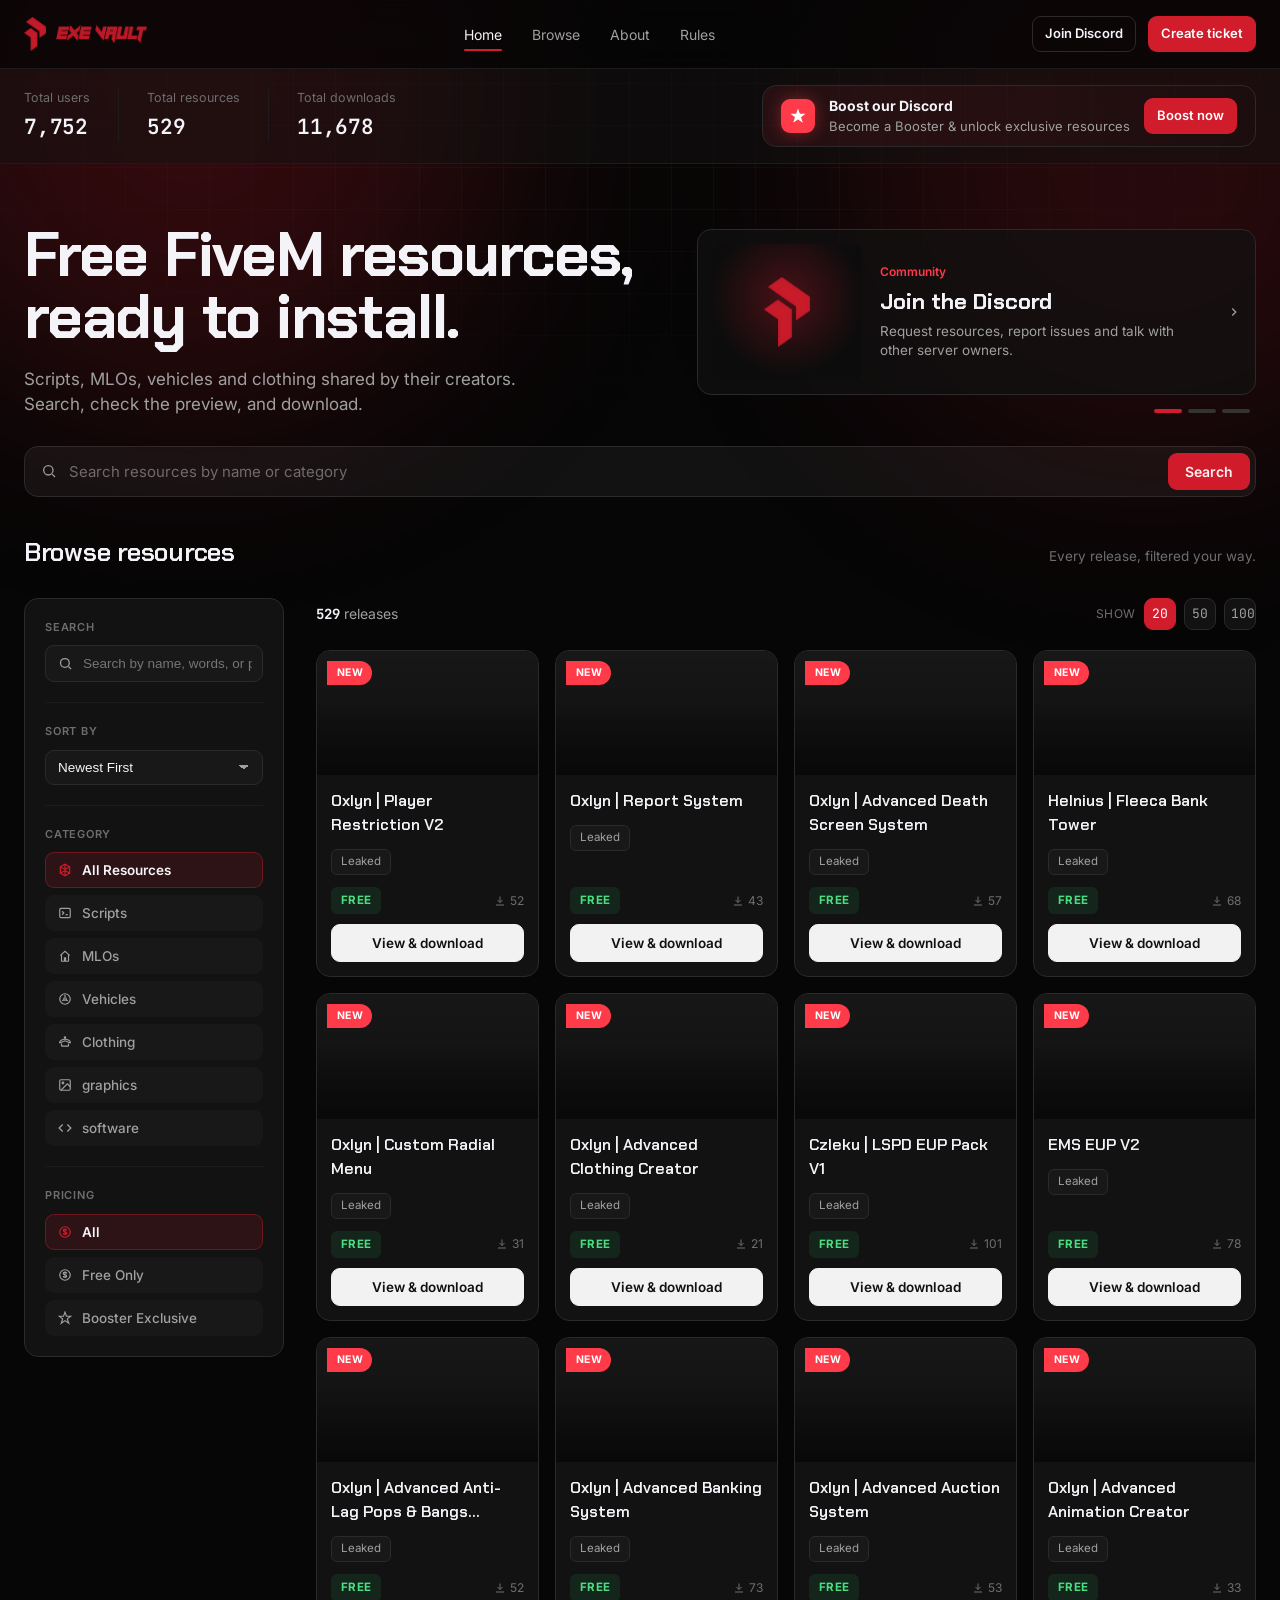
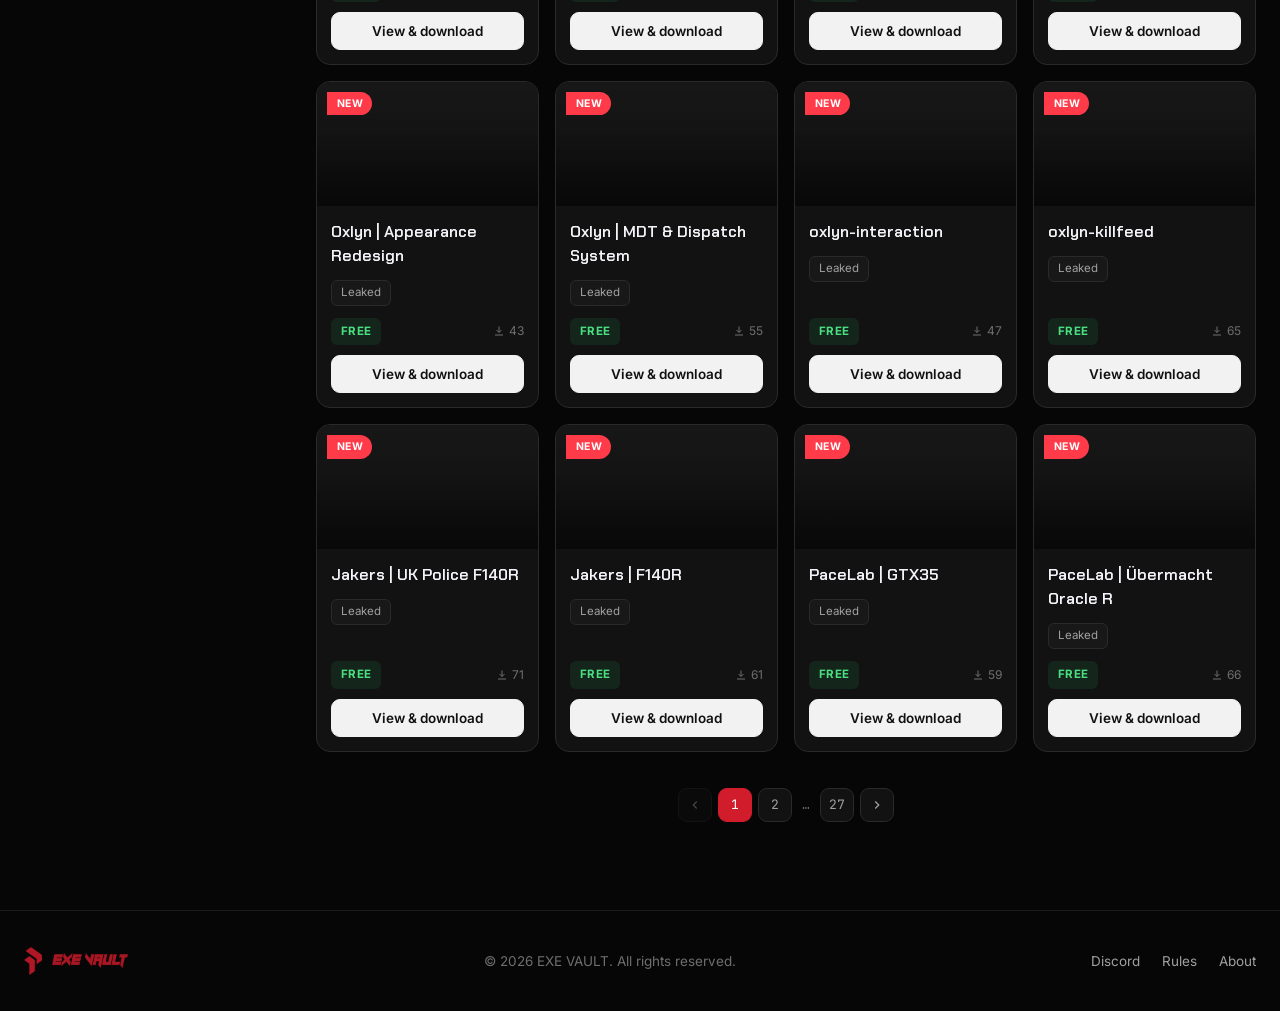
==== commit 66fe7233: "Update index.html" ====
--- a/index.html
+++ b/index.html
@@ -3,7 +3,7 @@
 <head>
 <meta charset="UTF-8">
 <meta name="viewport" content="width=device-width, initial-scale=1.0">
-<title>EXE VAULT — Free FiveM Resources</title>
+<title>EXE VAULT — What they sell, we drop.</title>
 <meta name="description" content="Browse and download free FiveM scripts, MLOs, vehicles and clothing.">
 <link rel="icon" href="assets/logo.png" type="image/png">
 <link rel="preconnect" href="https://fonts.googleapis.com">
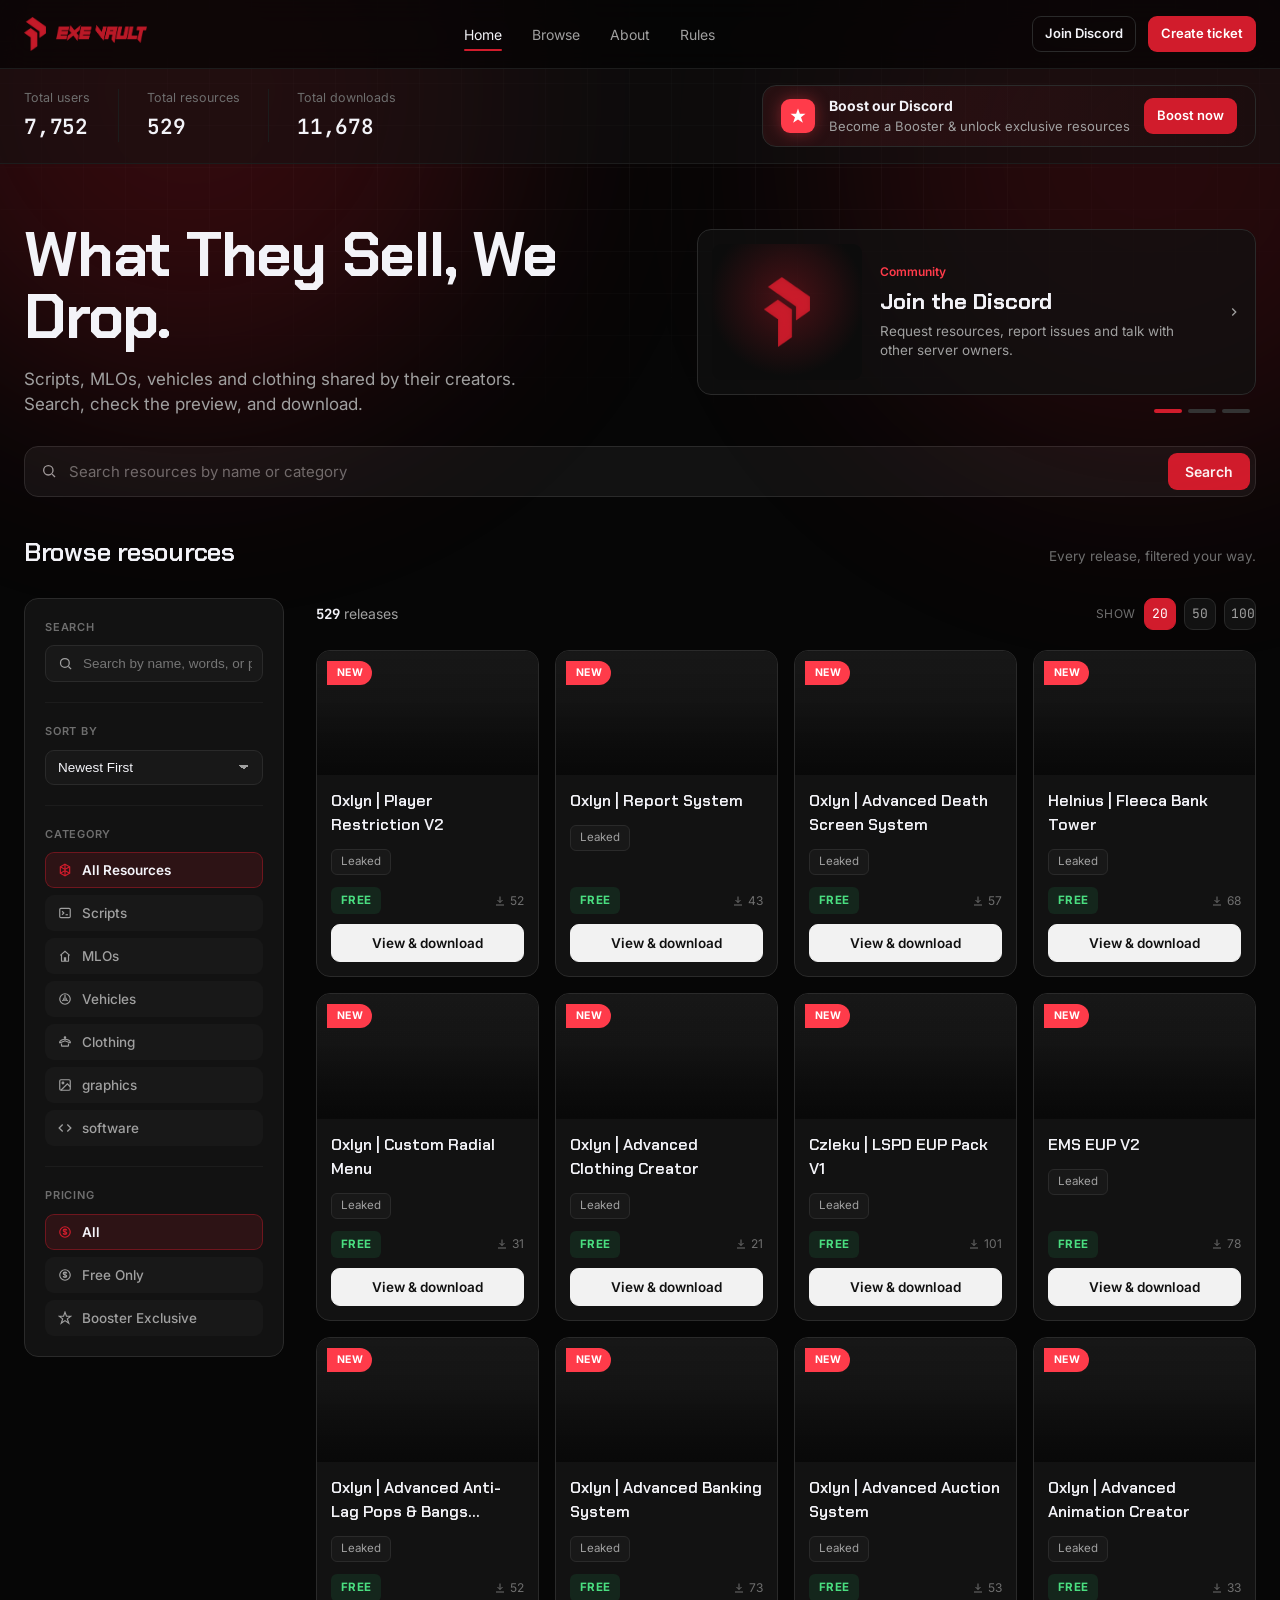
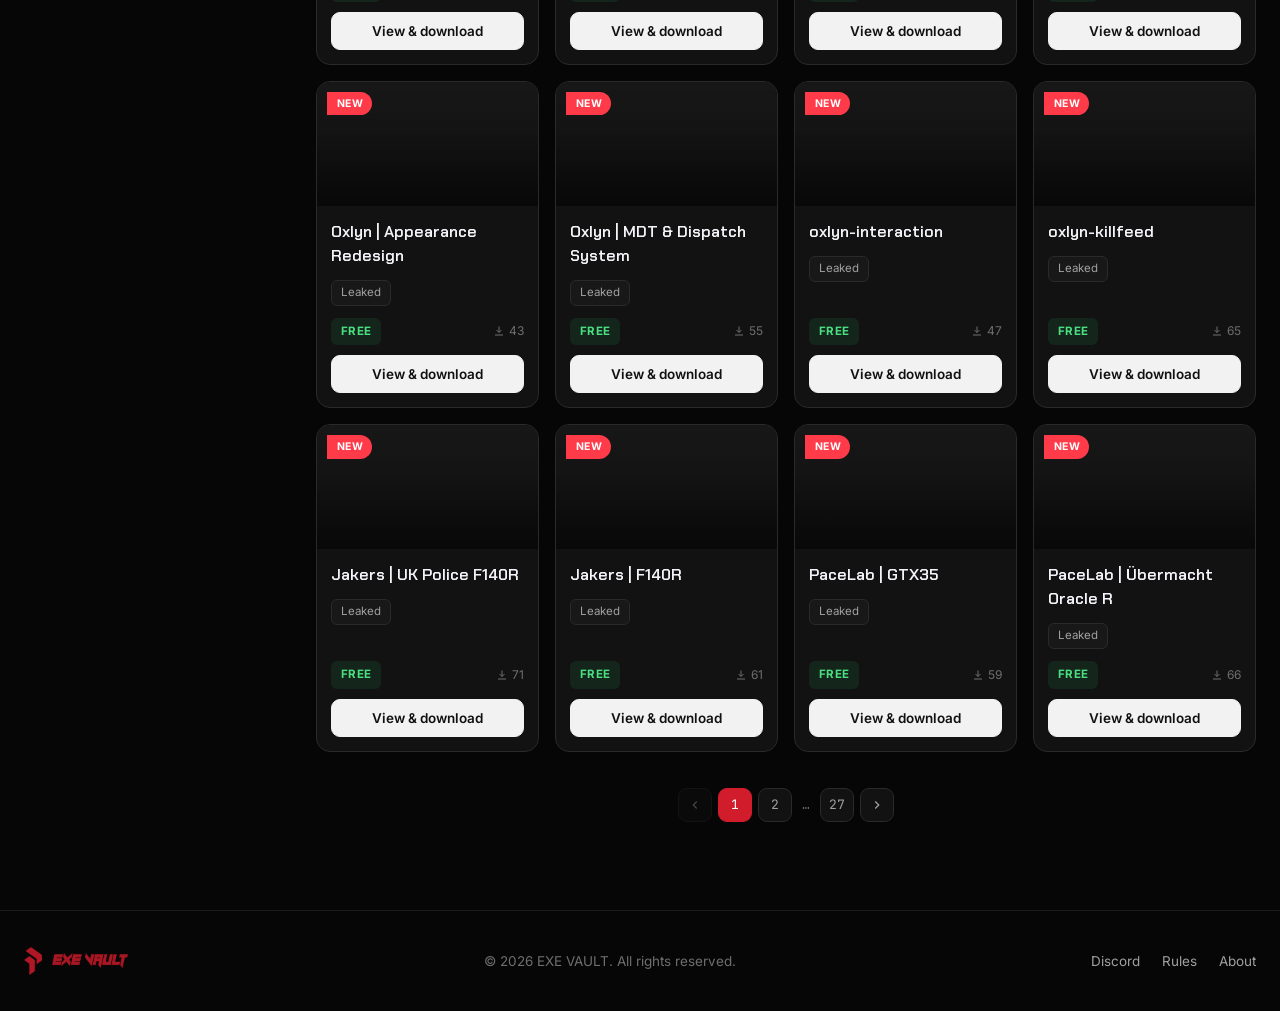
==== commit a456a5fb: "Update index.html" ====
--- a/index.html
+++ b/index.html
@@ -65,7 +65,7 @@
 <section class="hero">
   <div class="wrap">
     <div>
-      <h1>Free FiveM resources, ready to install.</h1>
+      <h1>What They Sell, We Drop.</h1>
       <p class="lead">Scripts, MLOs, vehicles and clothing shared by their creators. Search, check the preview, and download.</p>
     </div>
     <div class="ads" id="ads">
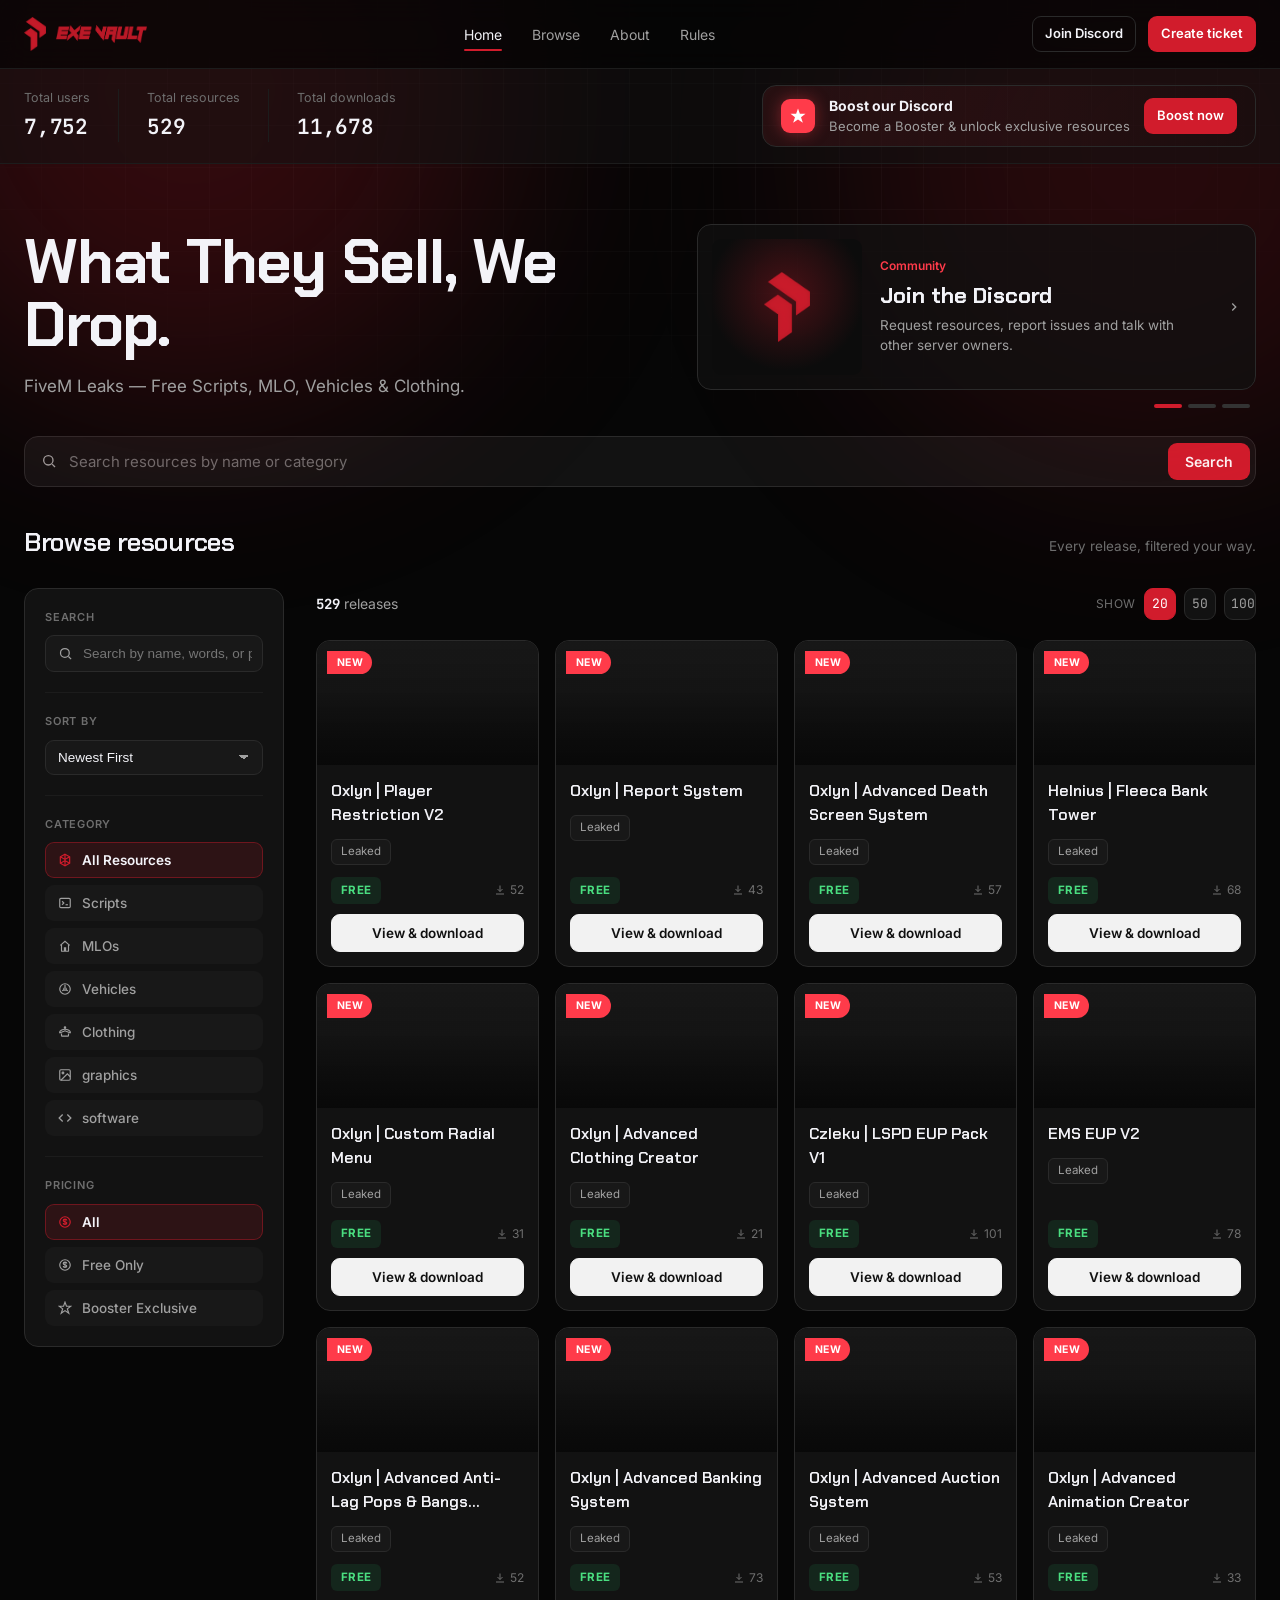
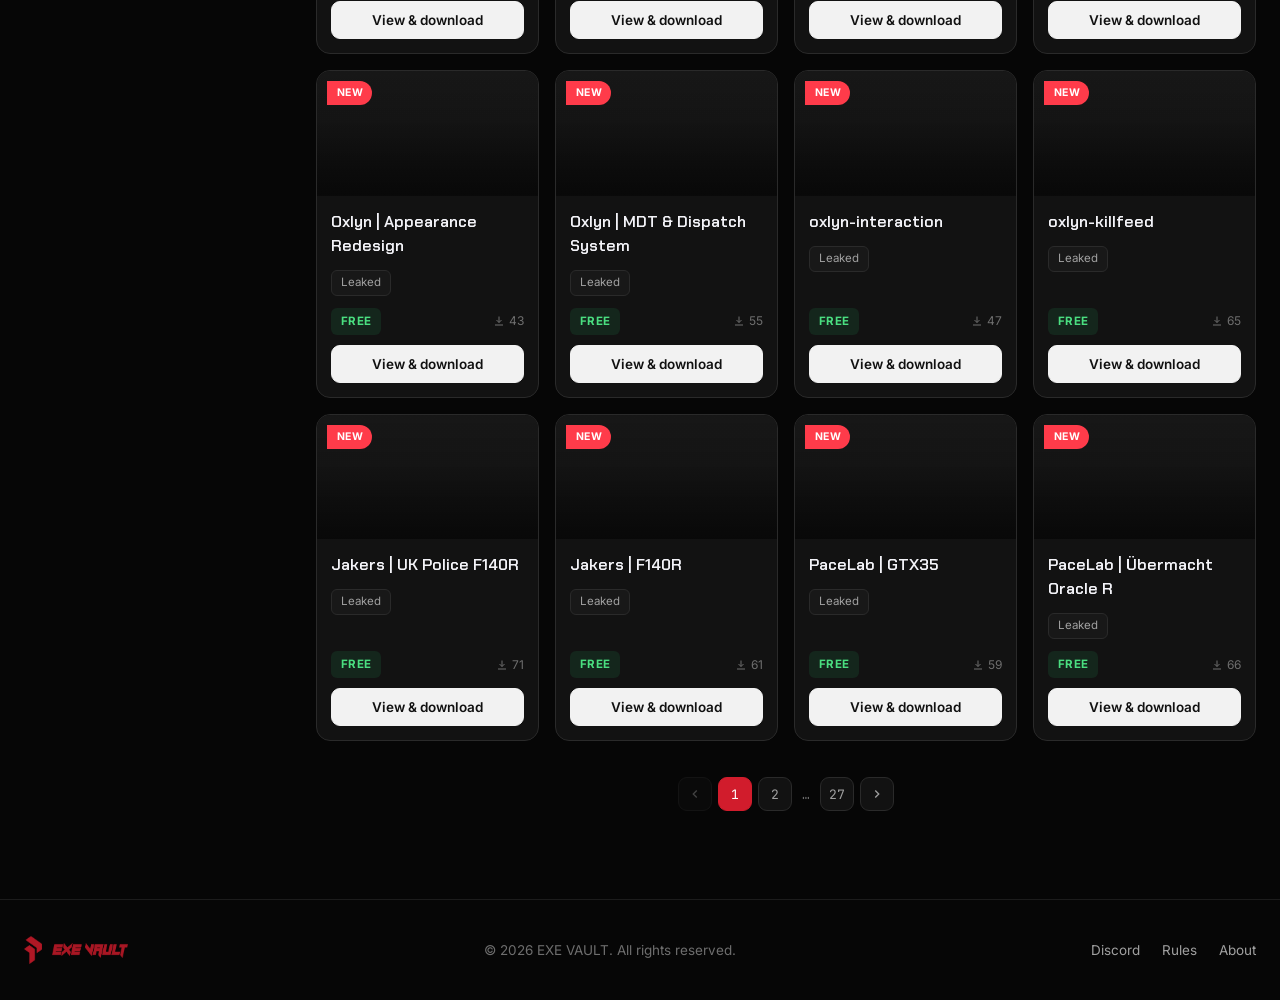
==== commit ab2204d5: "Update index.html" ====
--- a/index.html
+++ b/index.html
@@ -66,7 +66,7 @@
   <div class="wrap">
     <div>
       <h1>What They Sell, We Drop.</h1>
-      <p class="lead">Scripts, MLOs, vehicles and clothing shared by their creators. Search, check the preview, and download.</p>
+      <p class="lead">FiveM Leaks — Free Scripts, MLO, Vehicles & Clothing.</p>
     </div>
     <div class="ads" id="ads">
       <a class="ad-card" id="ad-card" href="#" target="_blank" rel="noopener"></a>
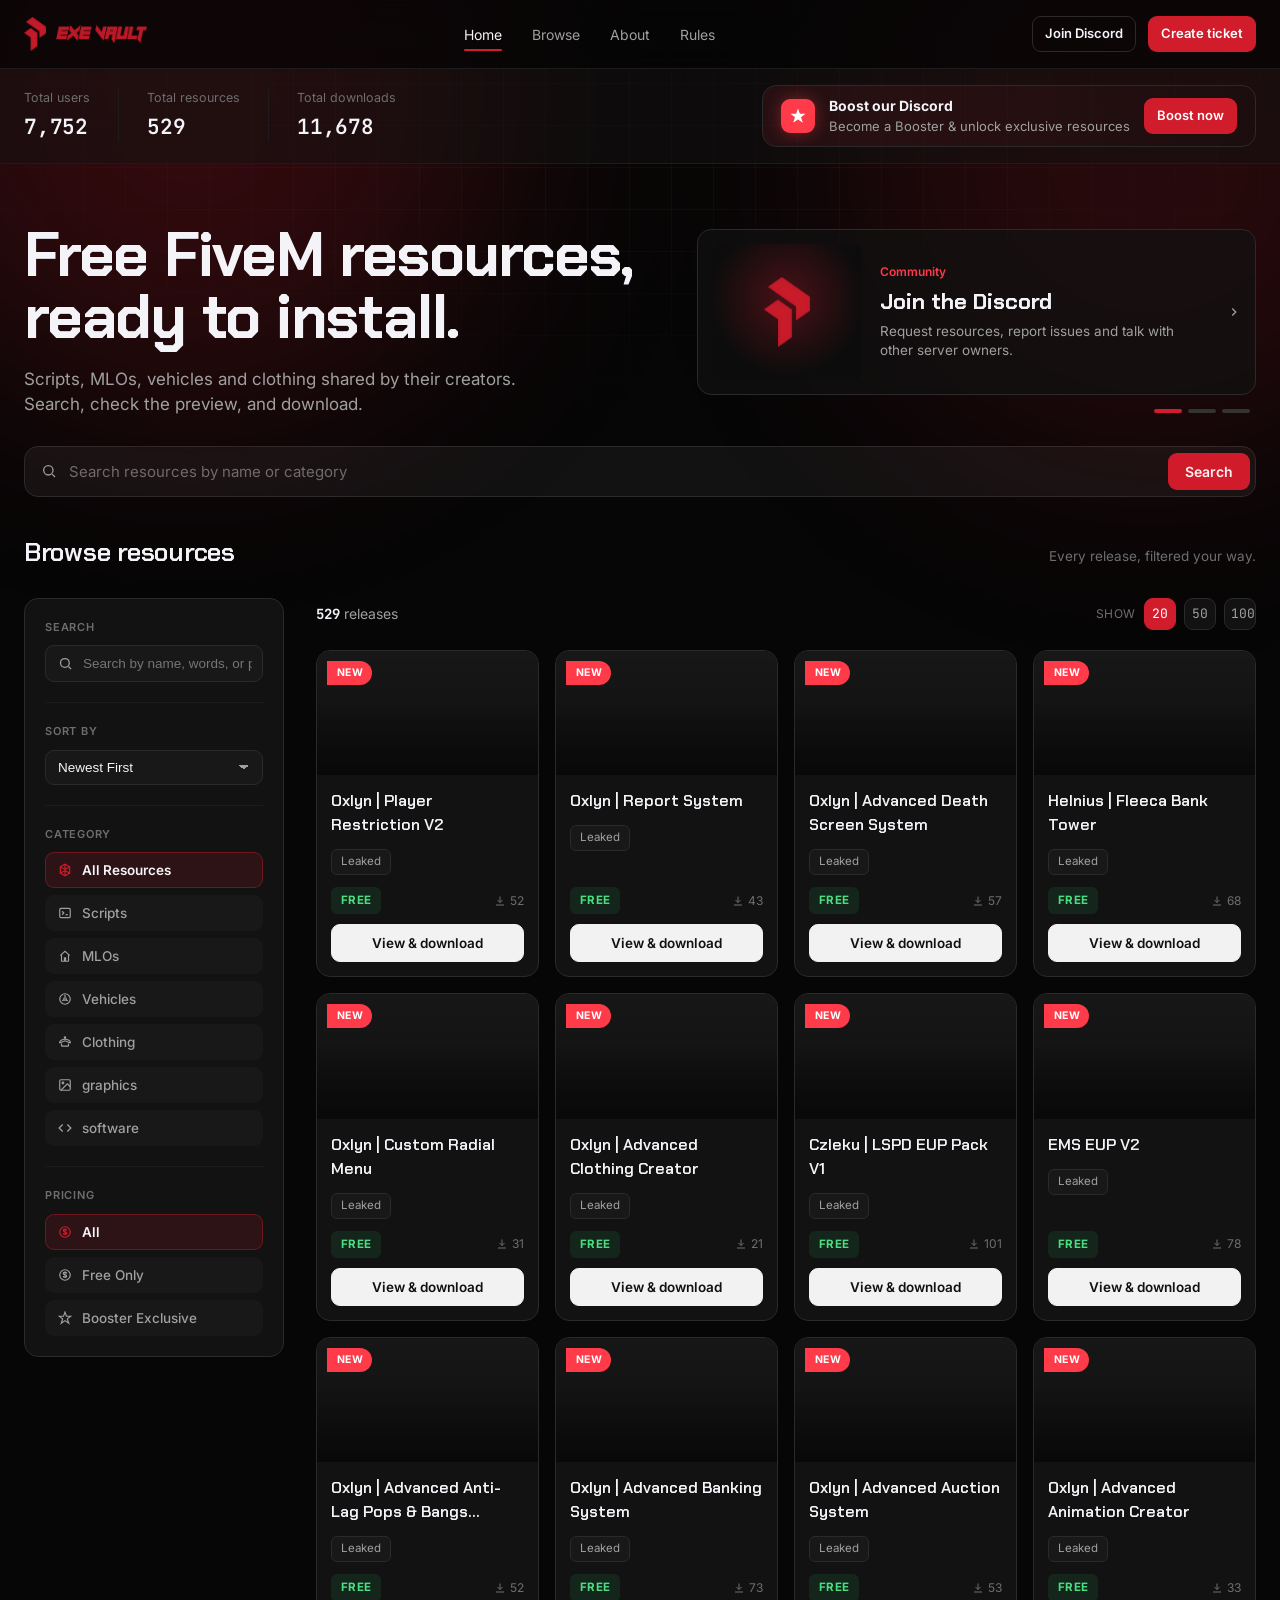
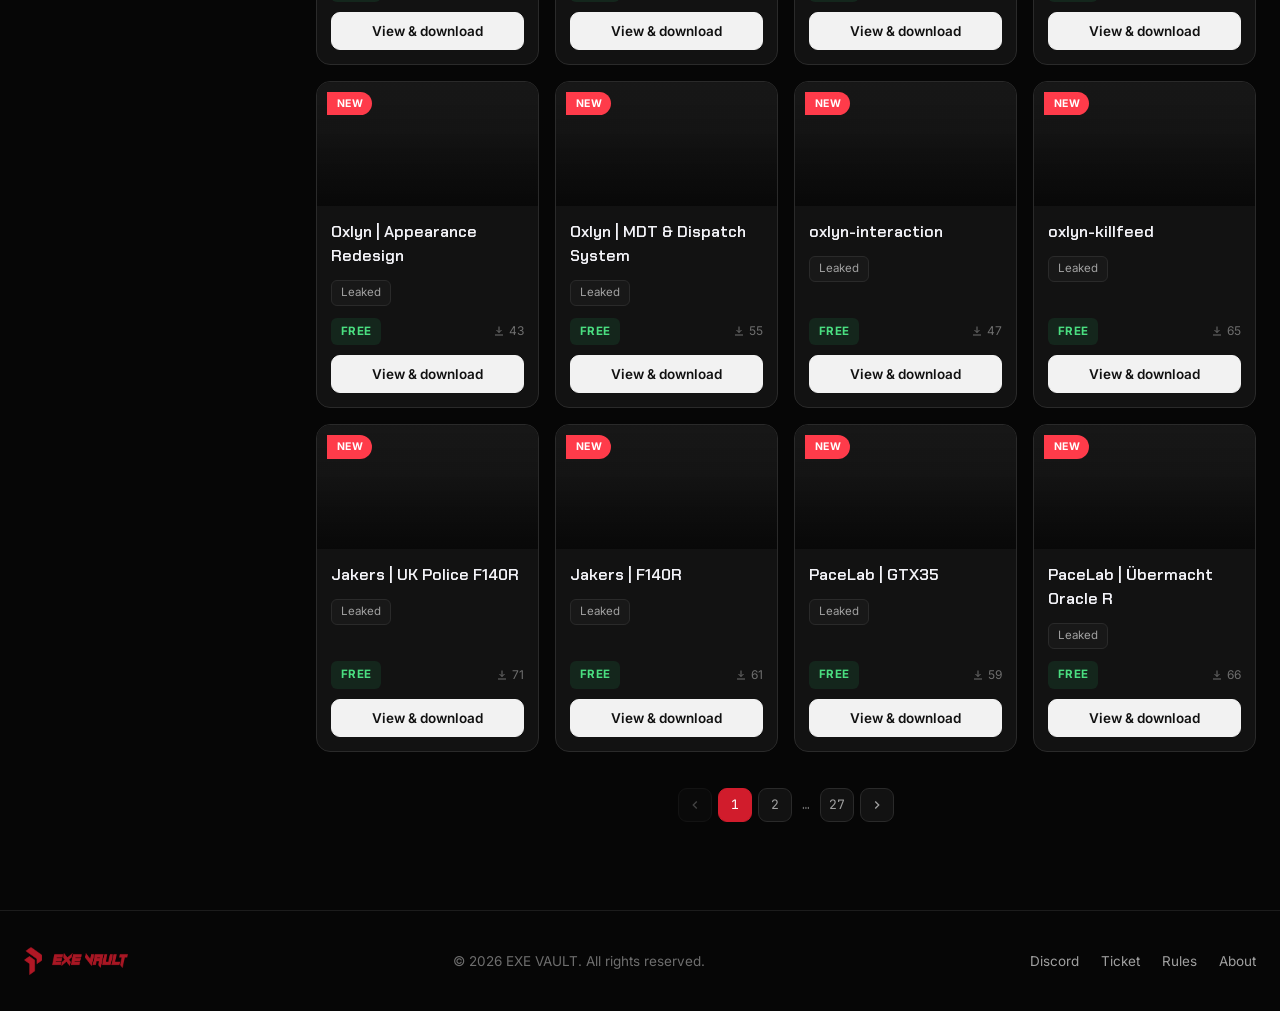
==== commit 6d890559: "Add files via upload" ====
--- a/index.html
+++ b/index.html
@@ -3,7 +3,7 @@
 <head>
 <meta charset="UTF-8">
 <meta name="viewport" content="width=device-width, initial-scale=1.0">
-<title>EXE VAULT — What they sell, we drop.</title>
+<title>EXE VAULT — Free FiveM Resources</title>
 <meta name="description" content="Browse and download free FiveM scripts, MLOs, vehicles and clothing.">
 <link rel="icon" href="assets/logo.png" type="image/png">
 <link rel="preconnect" href="https://fonts.googleapis.com">
@@ -37,7 +37,7 @@
     </nav>
     <div class="nav-cta">
       <a href="https://discord.gg/2DFjaC7YBQ" class="btn btn-ghost btn-sm">Join Discord</a>
-      <a href="https://discord.gg/YaTjhpgWXW" class="btn btn-pink btn-sm">Create ticket</a>
+      <a href="#ticket" class="btn btn-pink btn-sm js-ticket-link">Create ticket</a>
     </div>
   </div>
 </header>
@@ -65,8 +65,8 @@
 <section class="hero">
   <div class="wrap">
     <div>
-      <h1>What They Sell, We Drop.</h1>
-      <p class="lead">FiveM Leaks — Free Scripts, MLO, Vehicles & Clothing.</p>
+      <h1>Free FiveM resources, ready to install.</h1>
+      <p class="lead">Scripts, MLOs, vehicles and clothing shared by their creators. Search, check the preview, and download.</p>
     </div>
     <div class="ads" id="ads">
       <a class="ad-card" id="ad-card" href="#" target="_blank" rel="noopener"></a>
@@ -139,6 +139,7 @@
     <span class="footer-copy">© 2026 EXE VAULT. All rights reserved.</span>
     <div class="footer-links">
       <a href="https://discord.gg/2DFjaC7YBQ" target="_blank" rel="noopener">Discord</a>
+      <a href="#ticket" class="js-ticket-link">Ticket</a>
       <a href="#" class="js-rules-link">Rules</a>
       <a href="#" class="js-about-link">About</a>
     </div>
